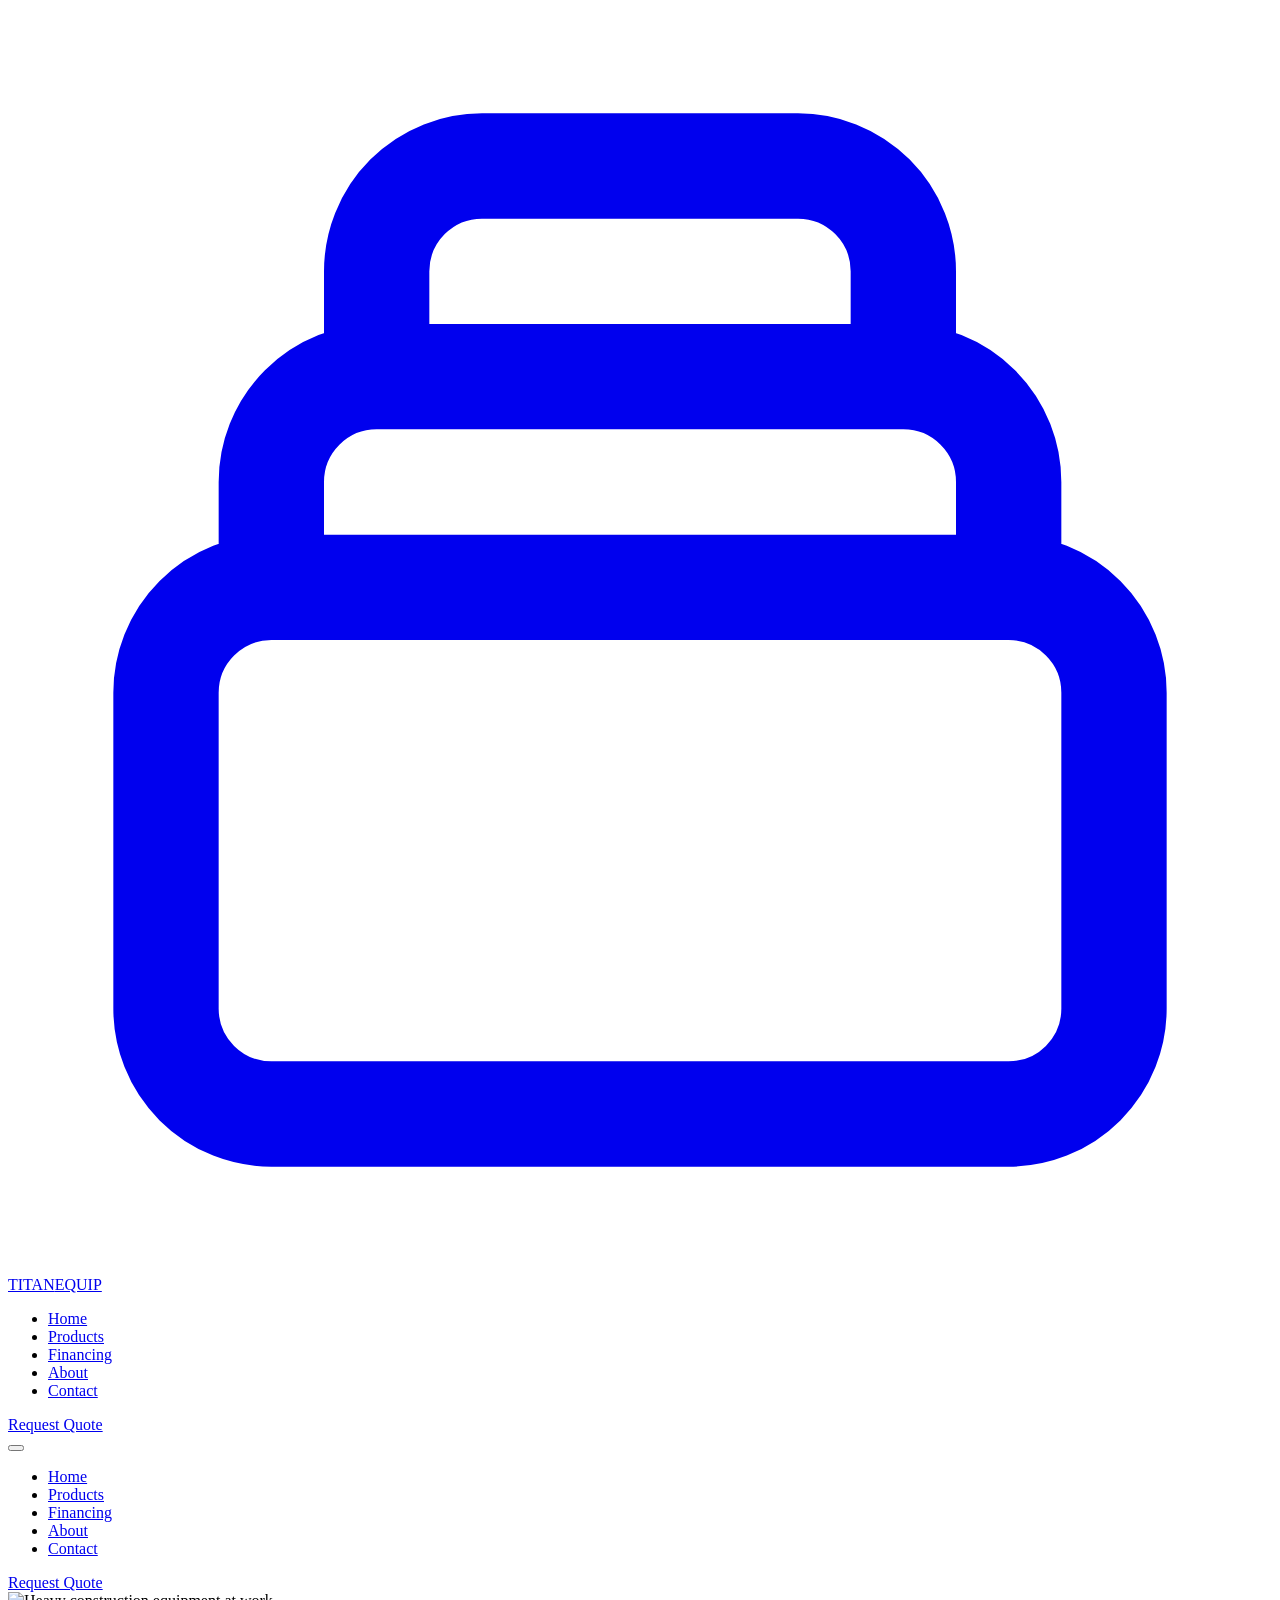
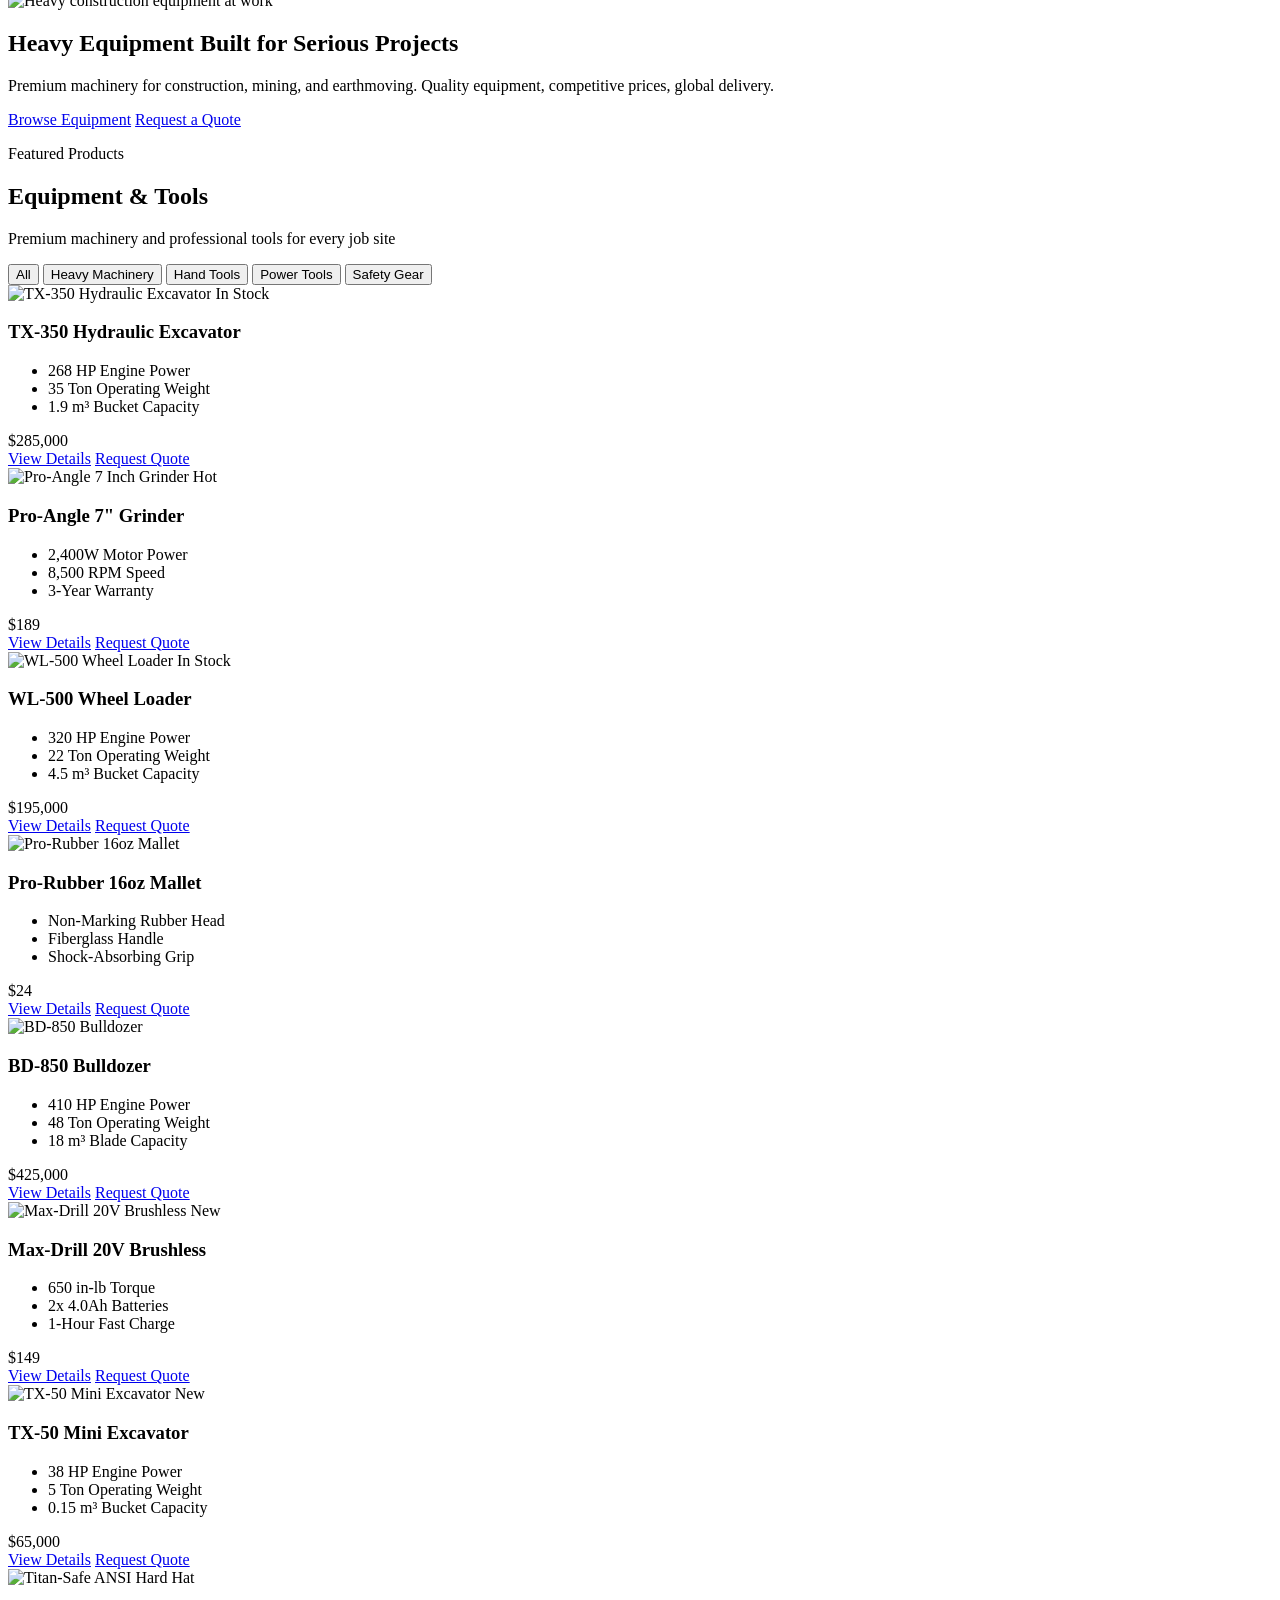
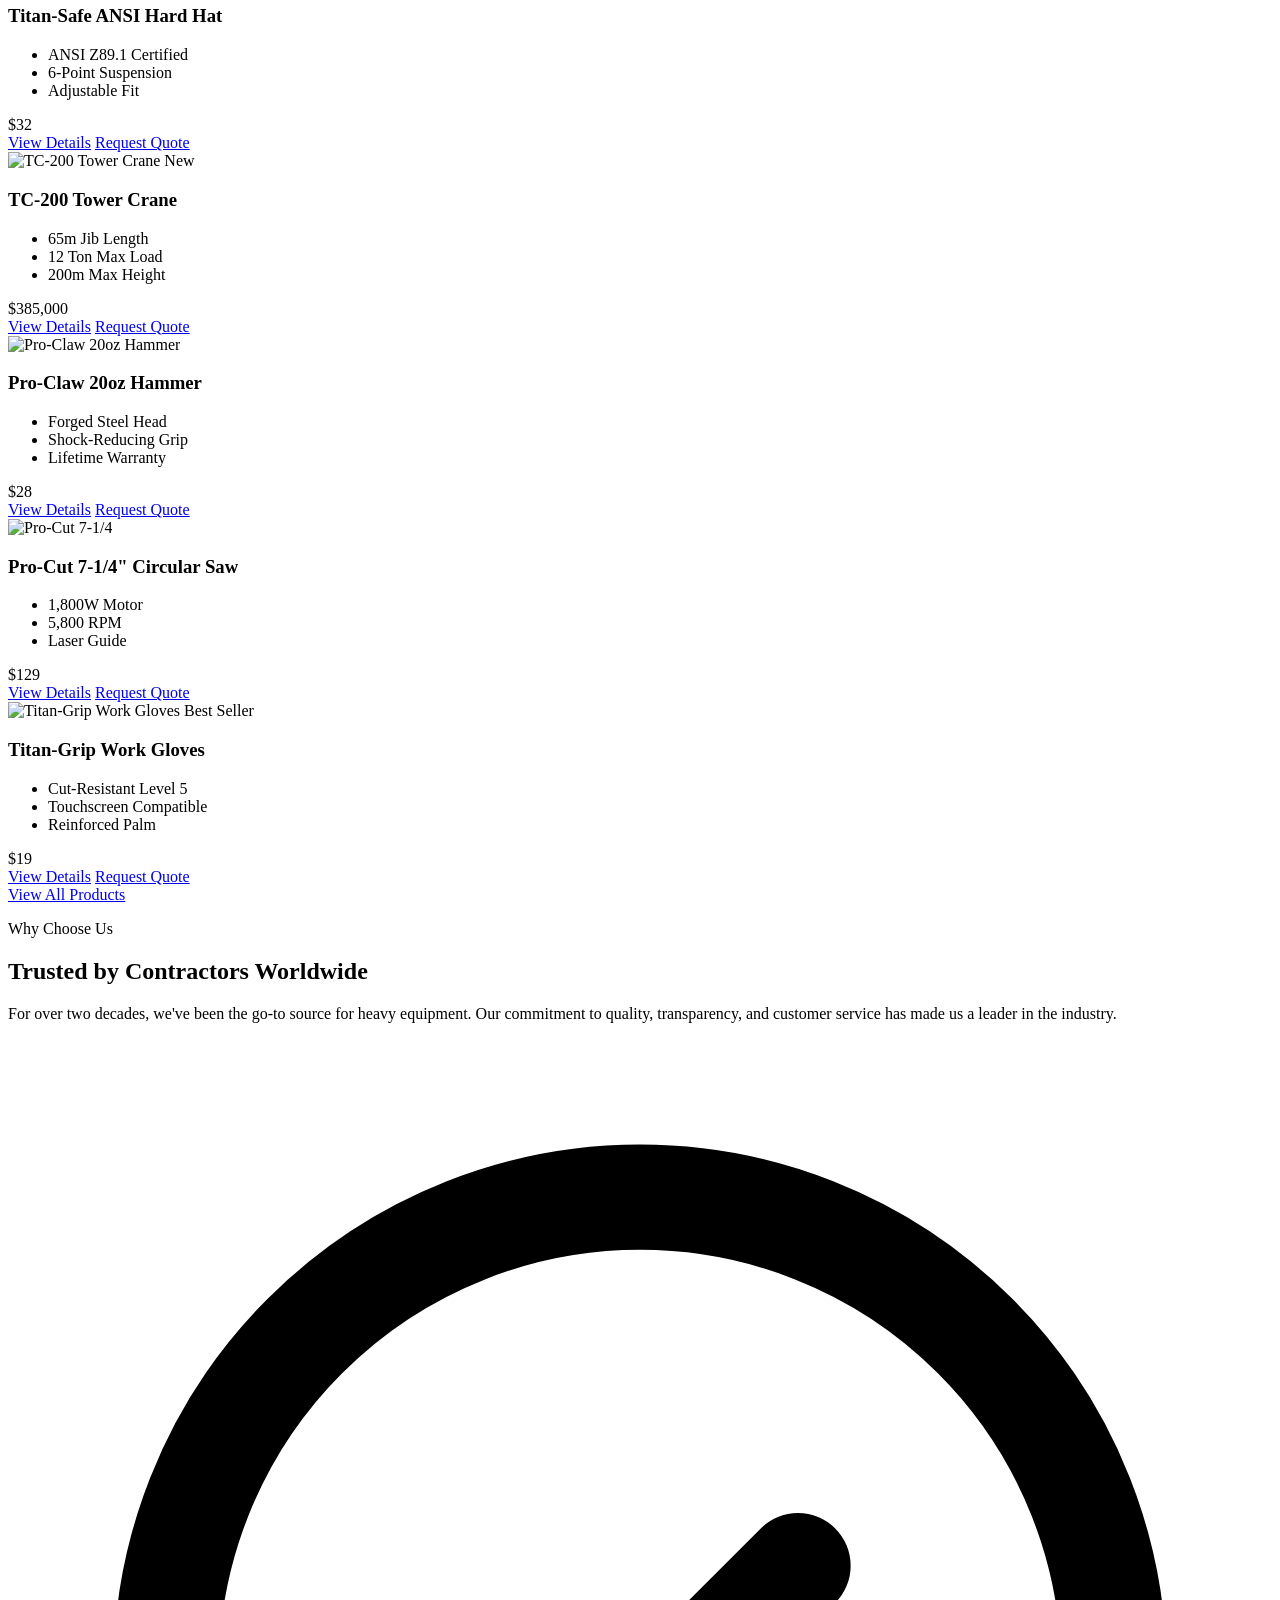
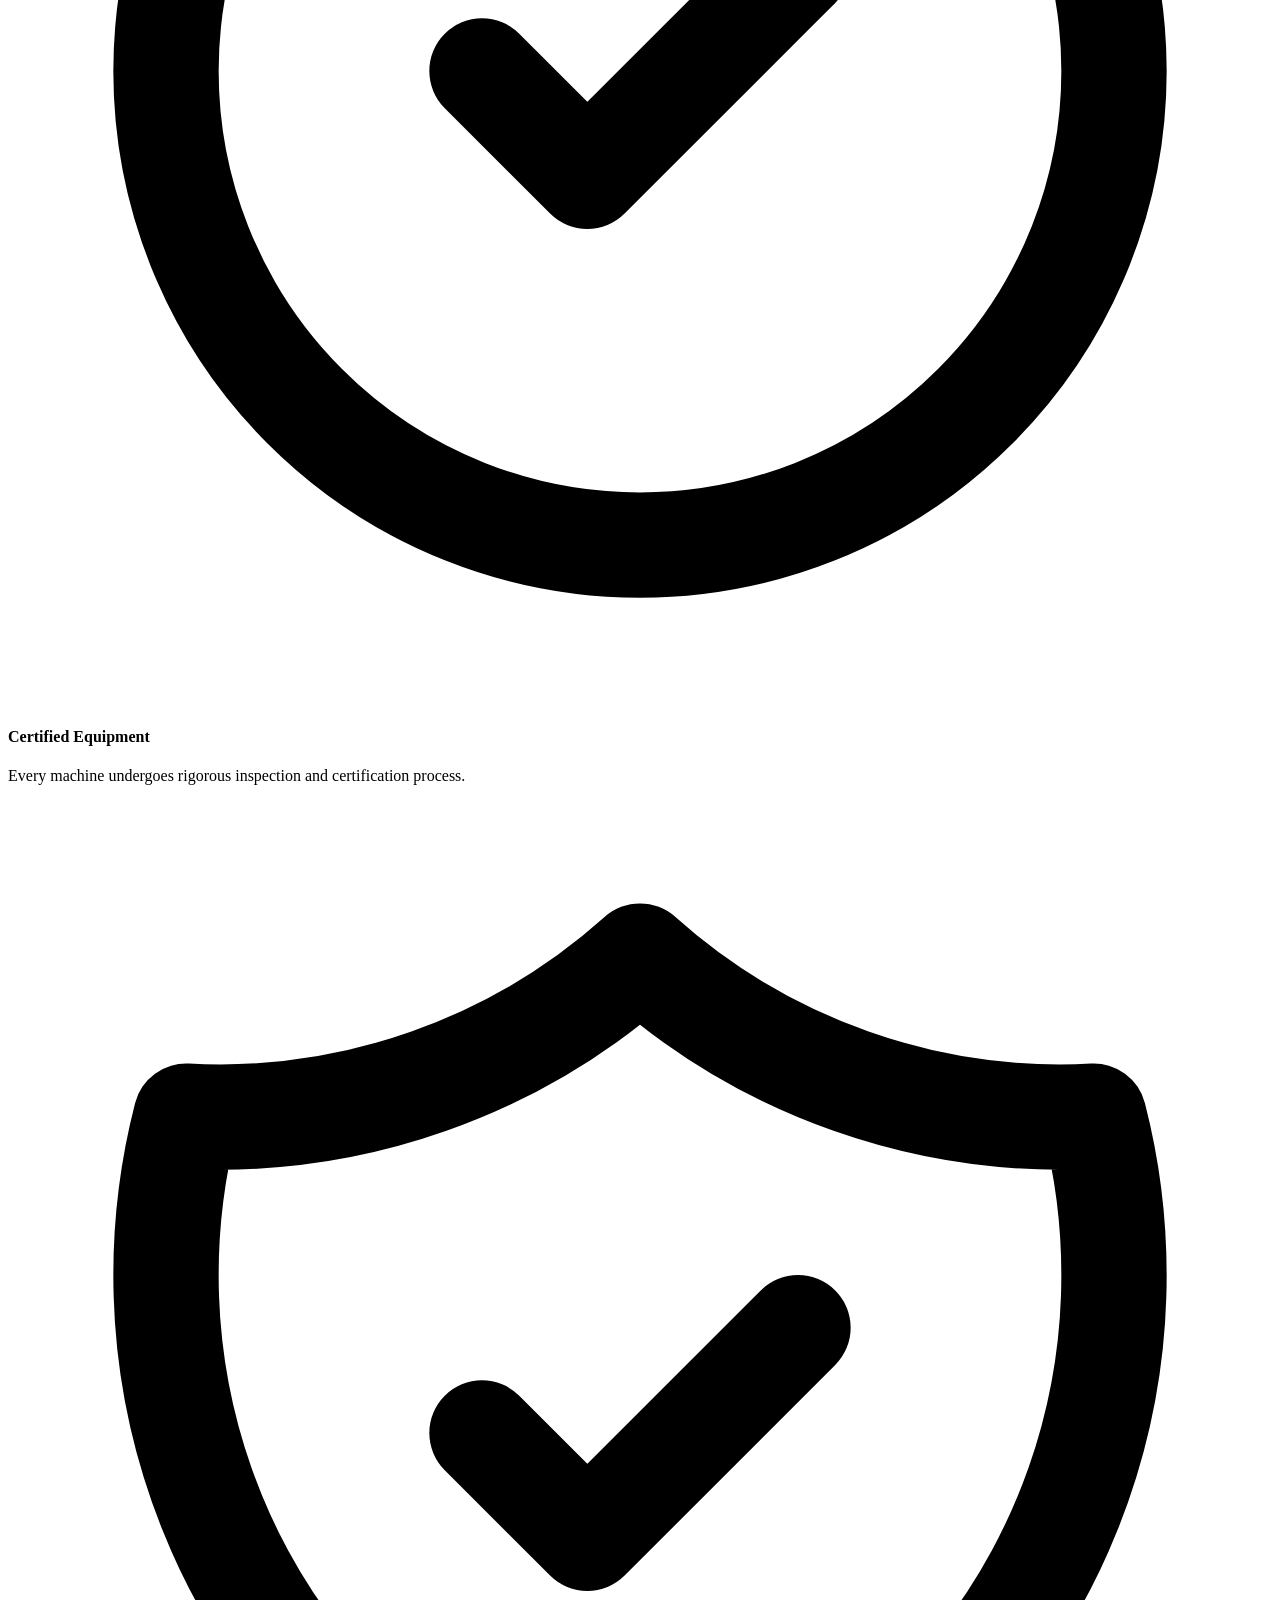
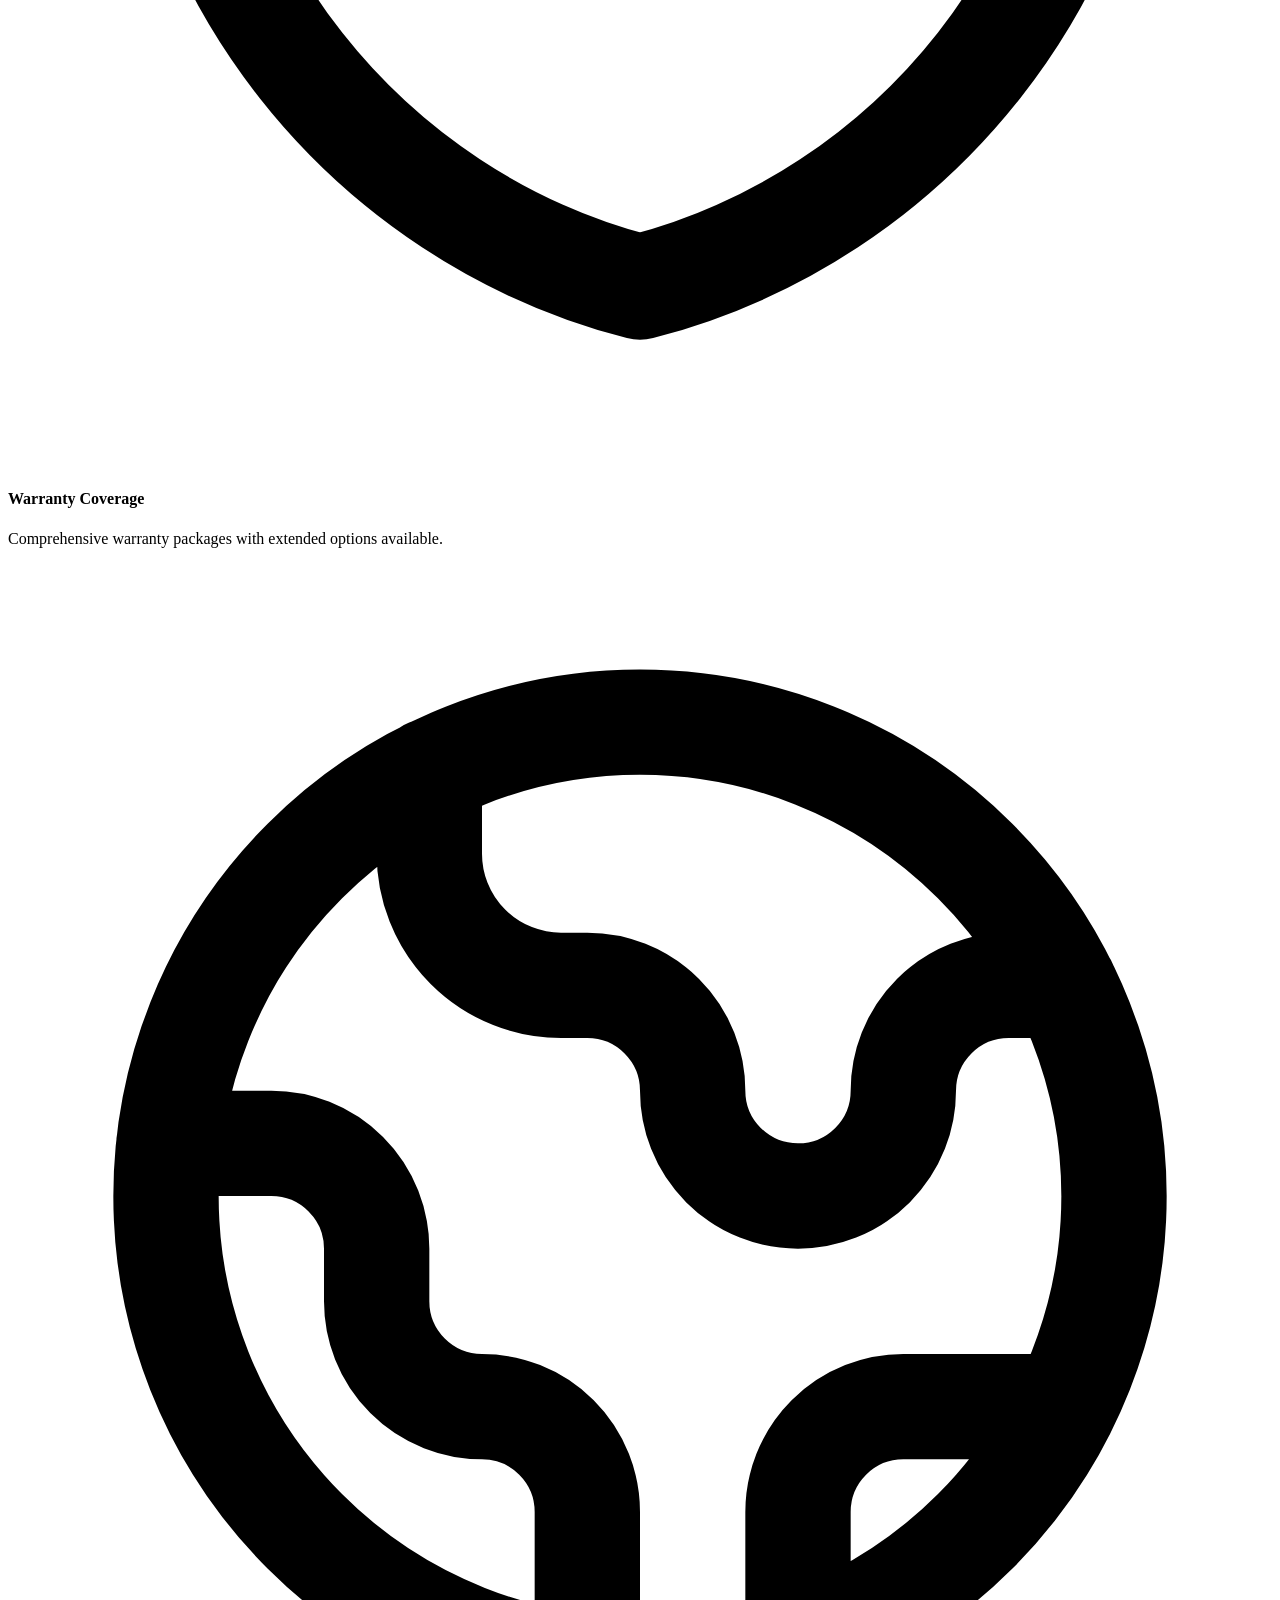
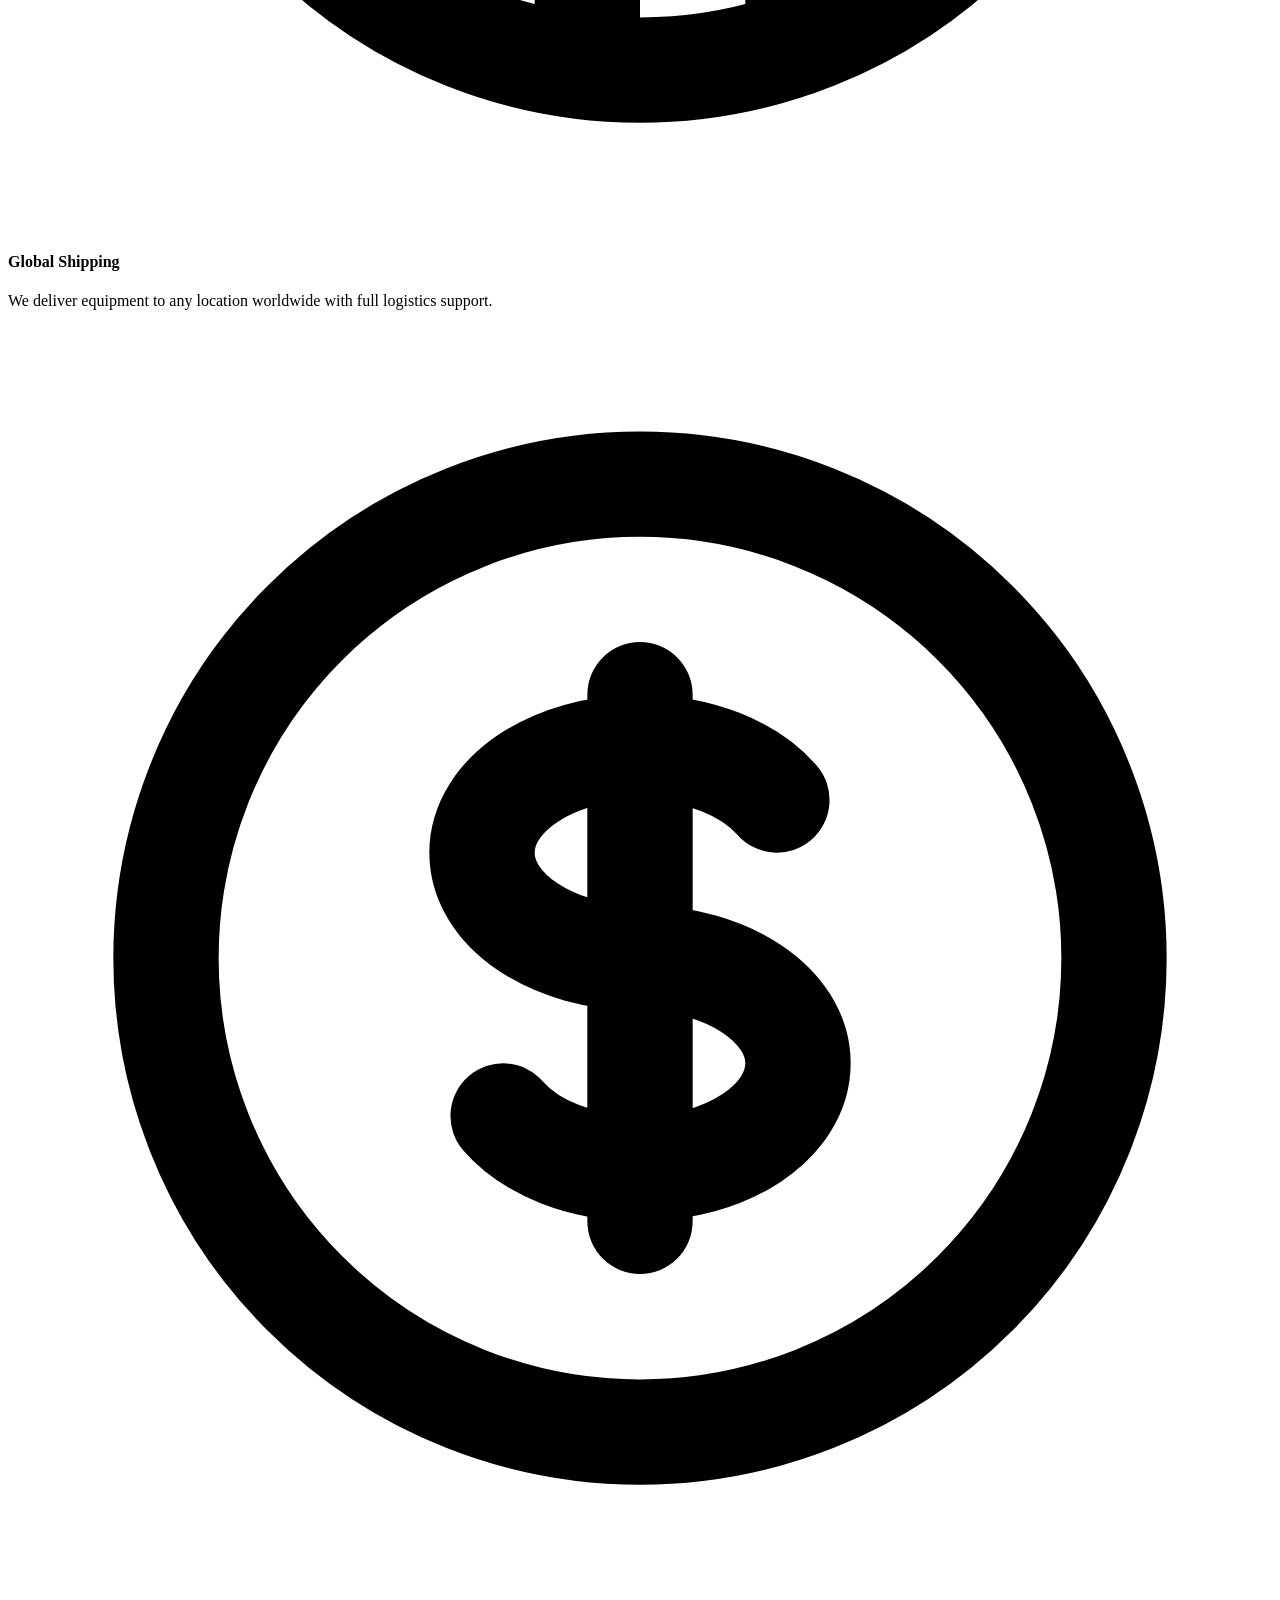
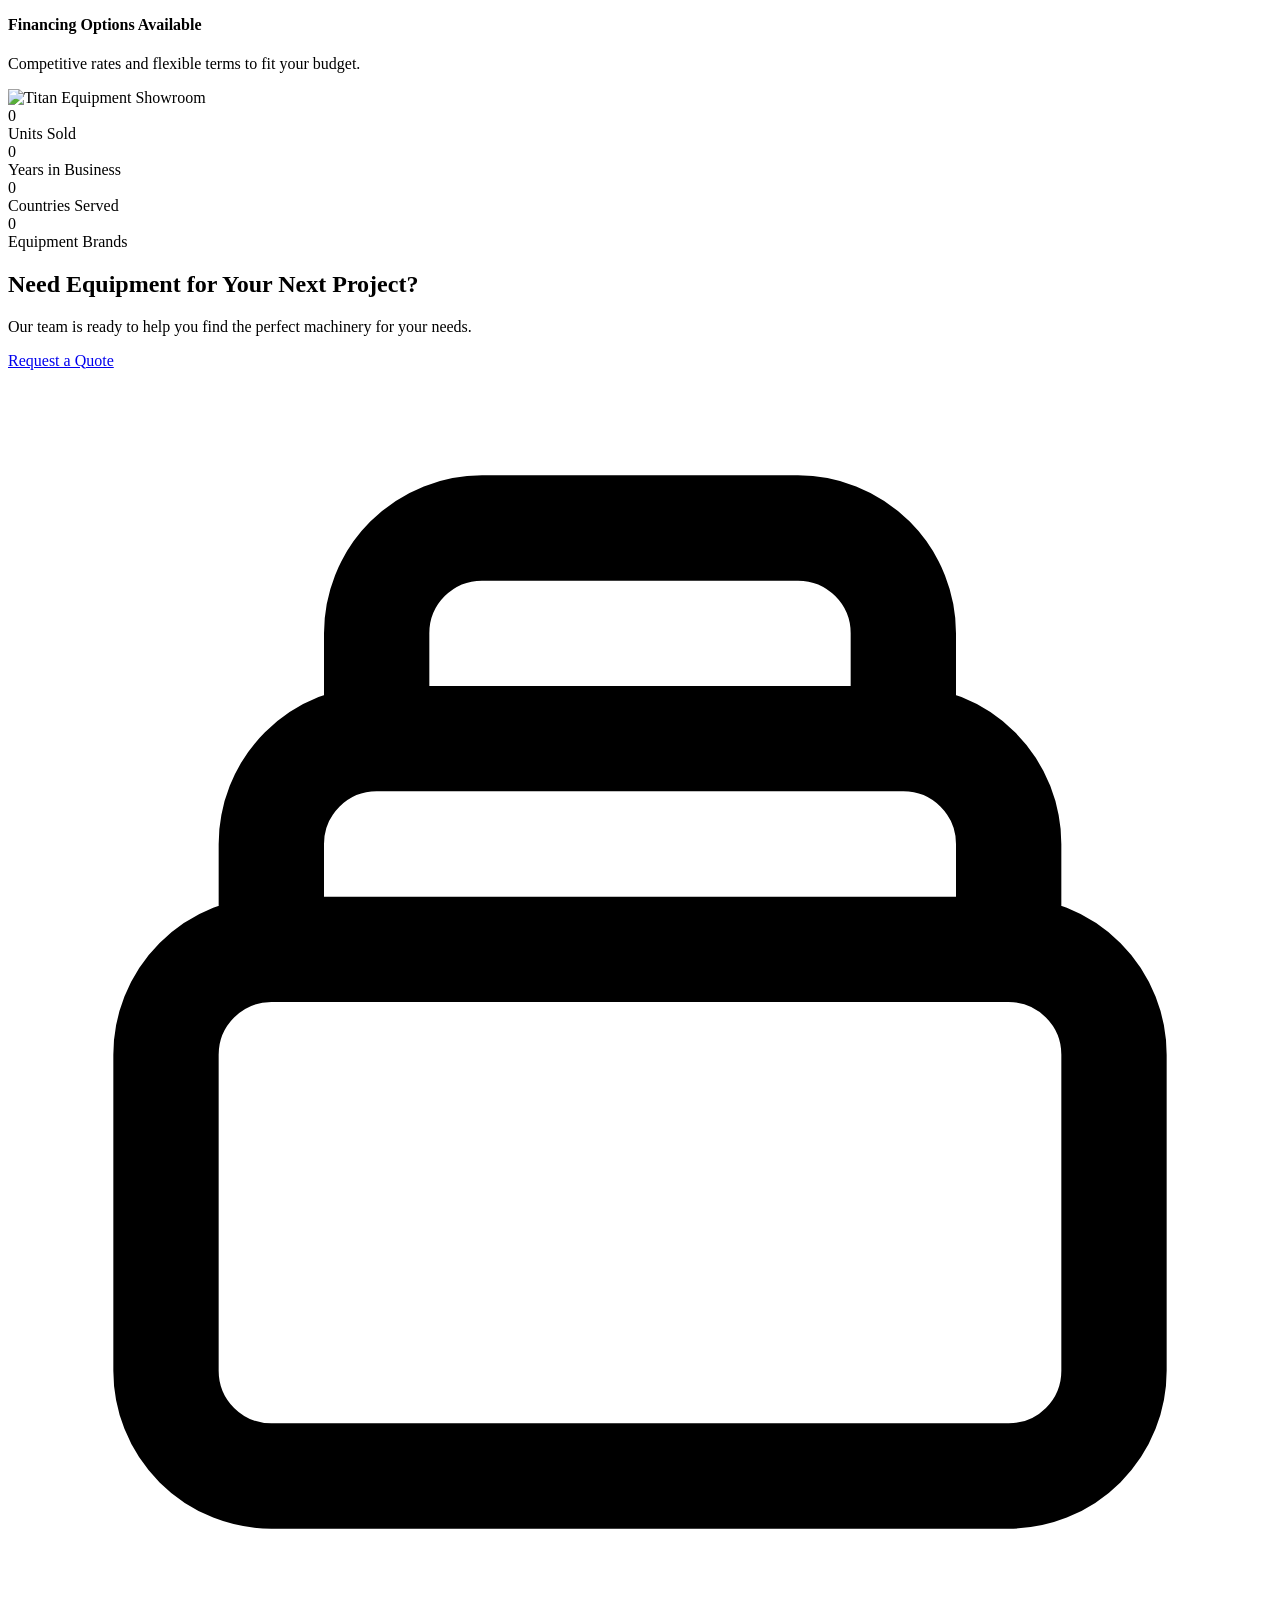
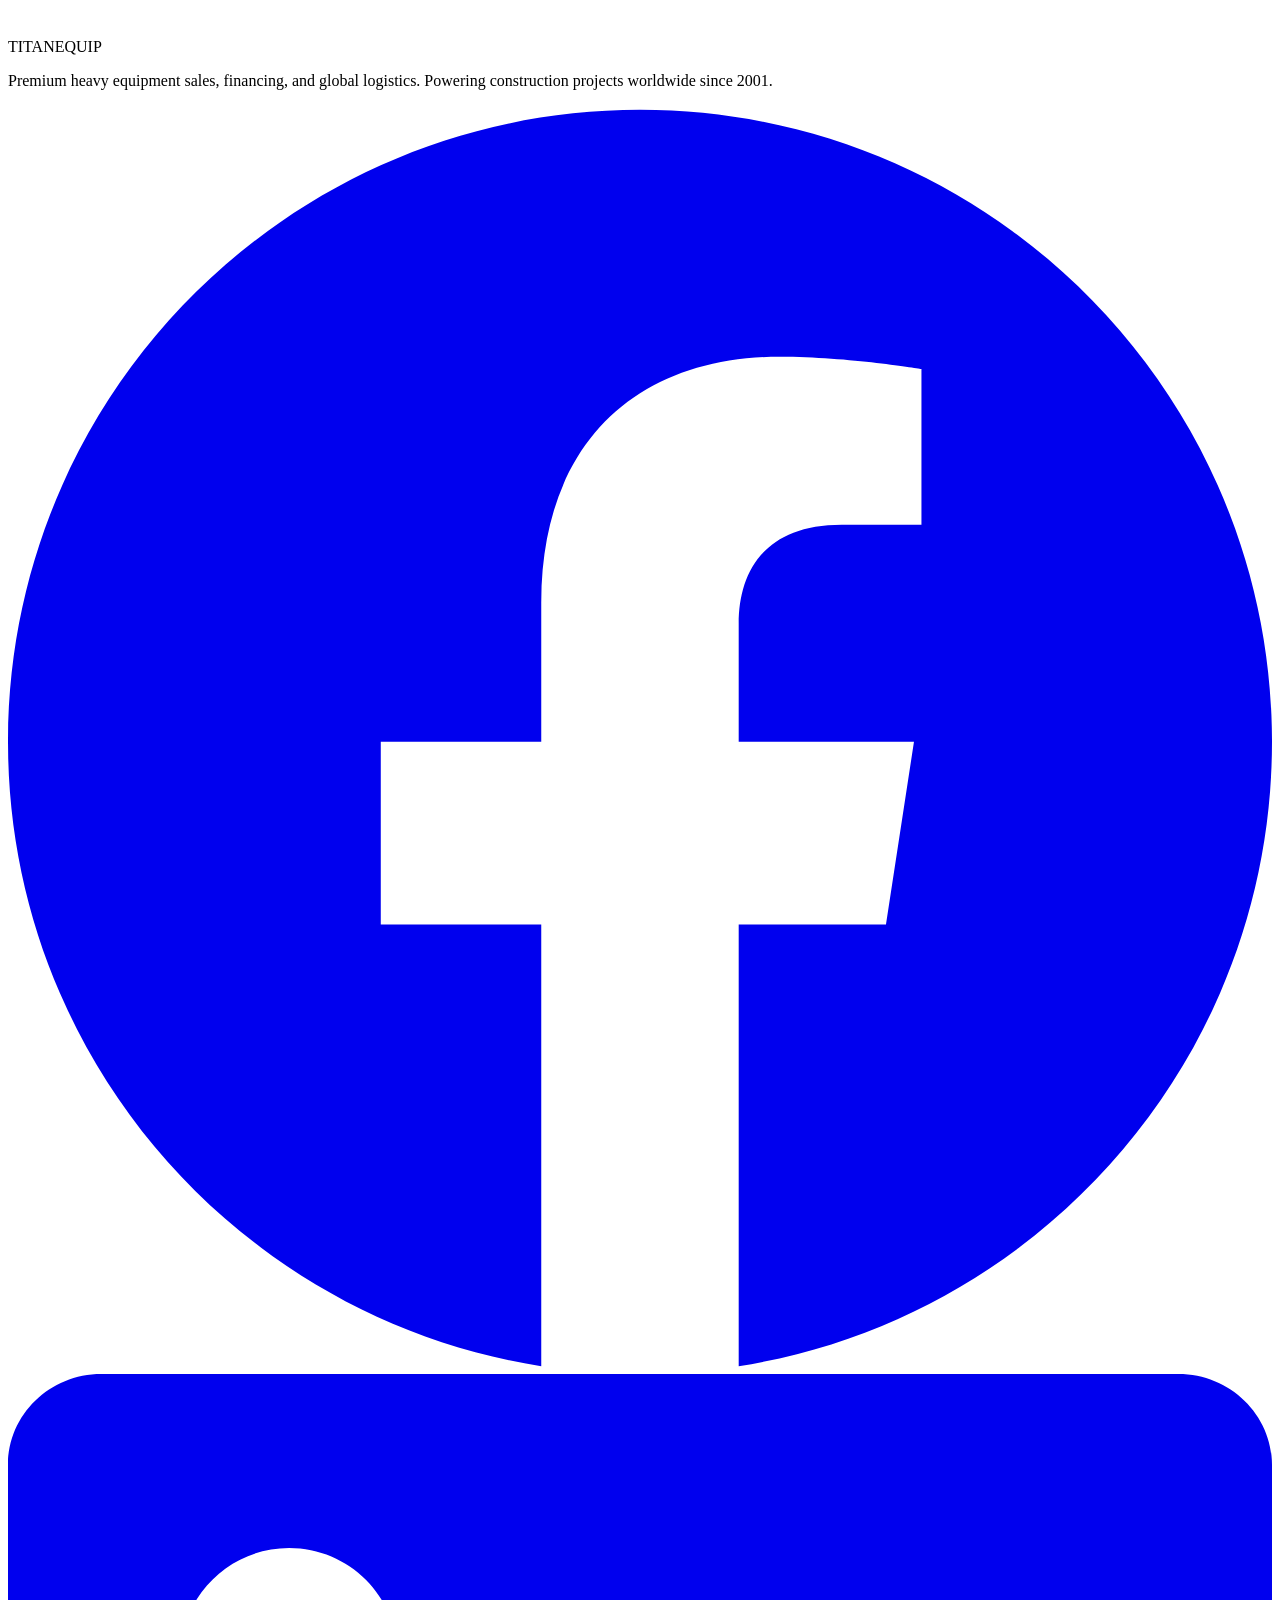
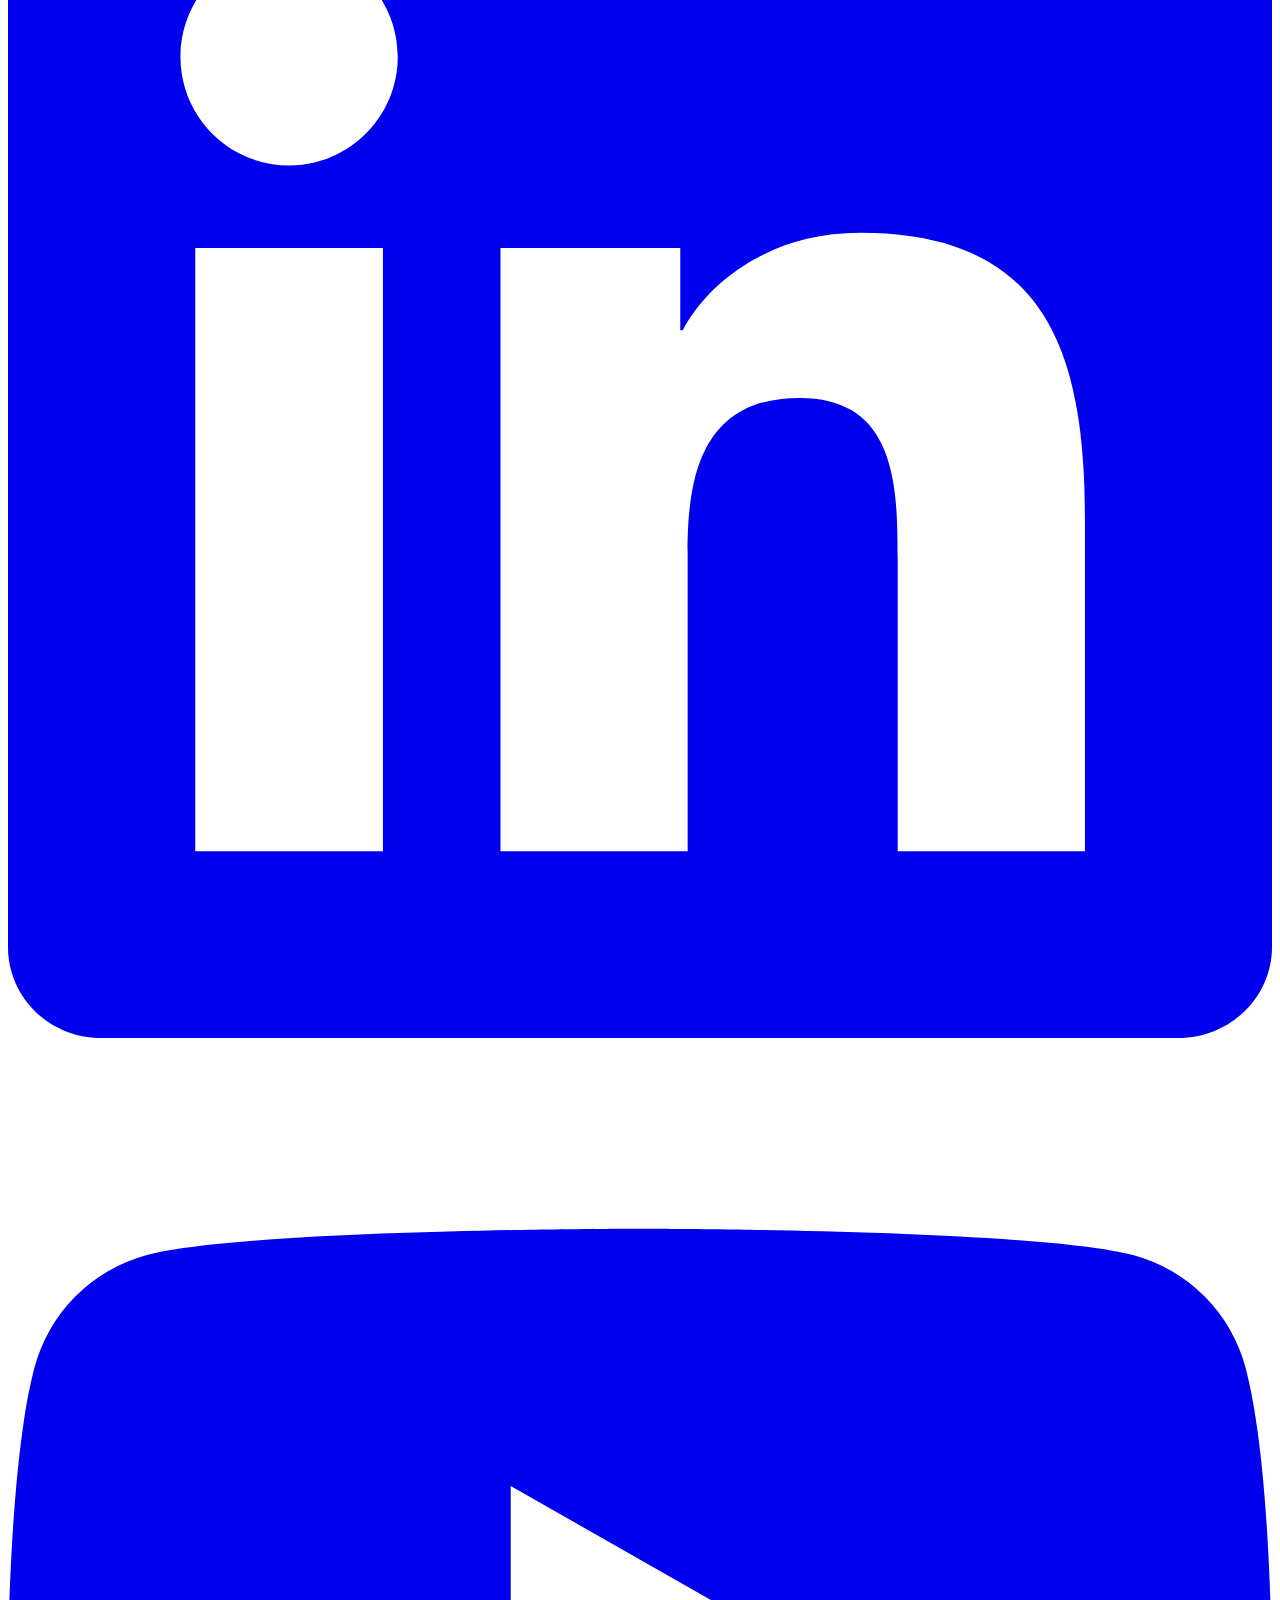
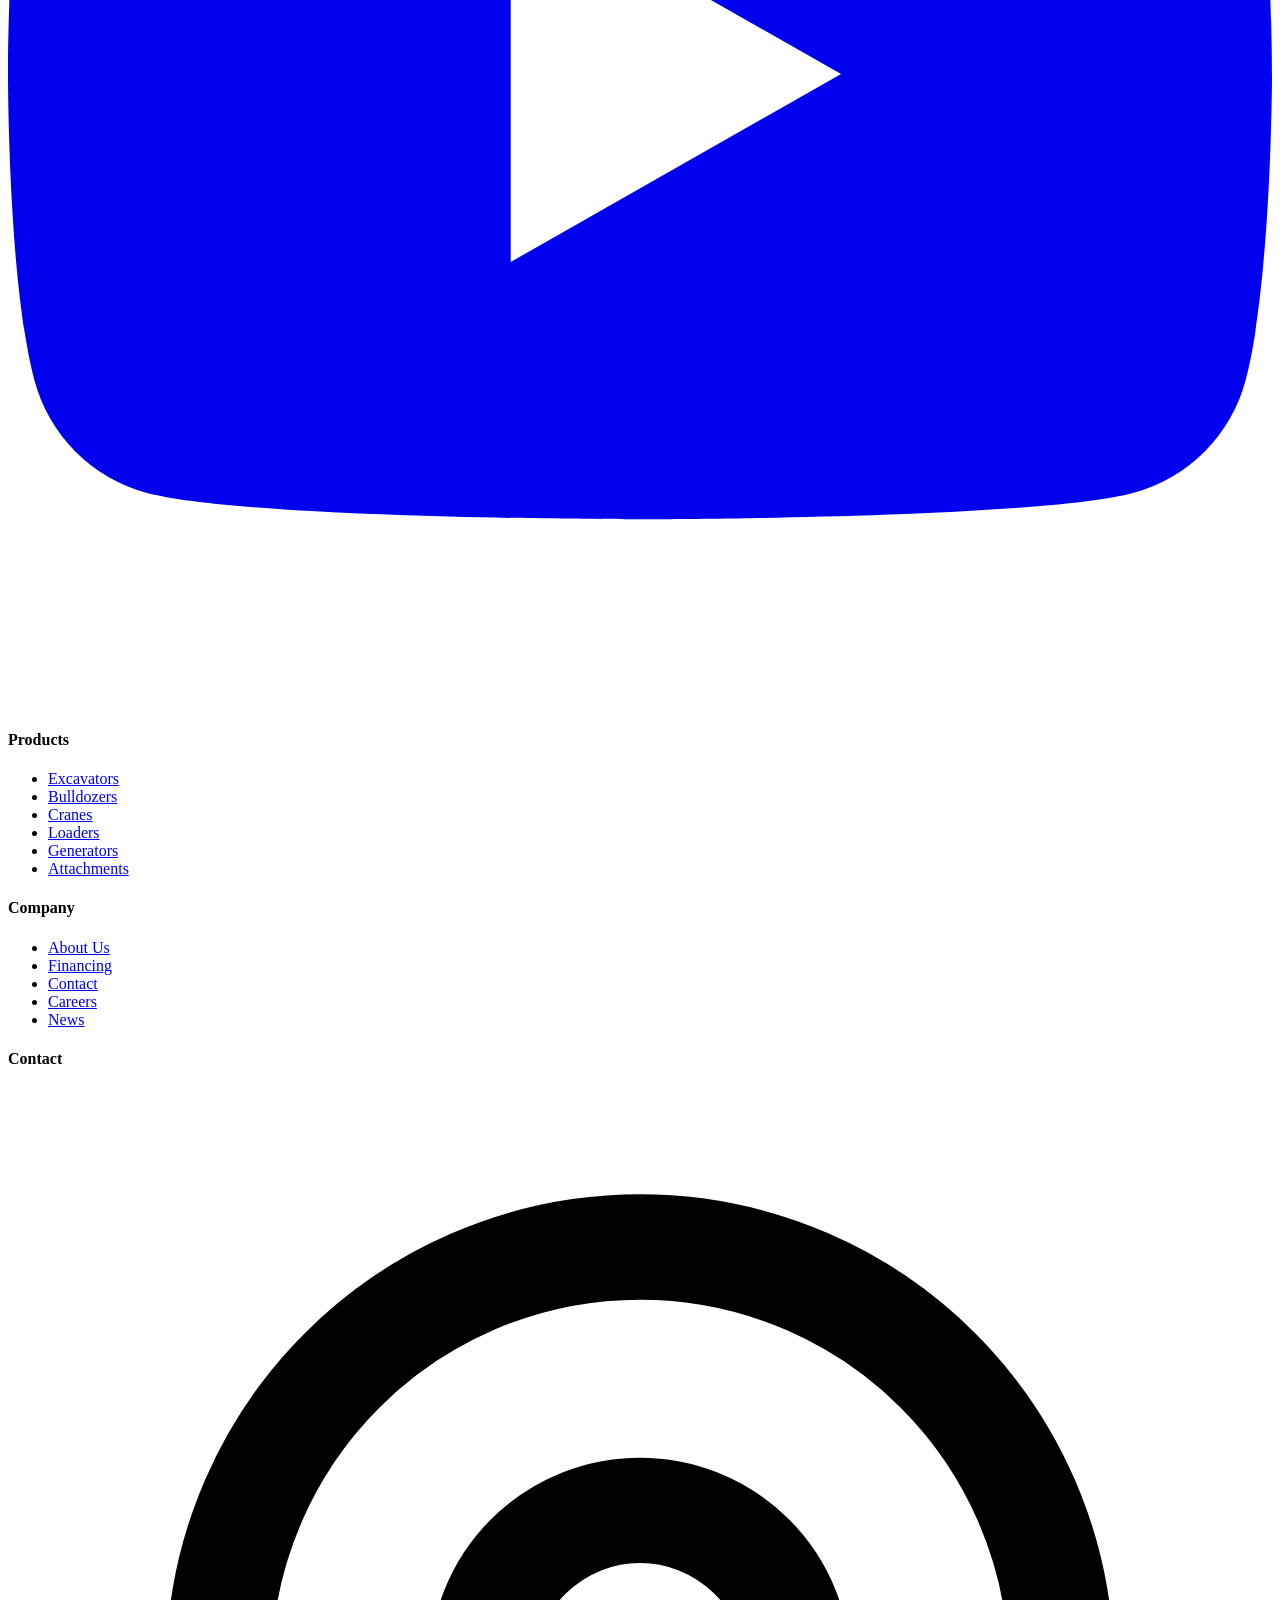
==== index.html @ 7f64b9be "Add files via upload" ====
<!DOCTYPE html>
<html lang="en">
<head>
  <meta charset="UTF-8">
  <meta name="viewport" content="width=device-width, initial-scale=1.0">
  <meta name="description" content="Titan Equipment - Heavy Equipment Built for Serious Projects. Premium construction machinery sales, financing, and global shipping.">
  <title>Titan Equipment | Heavy Equipment Sales</title>
  
  <!-- Google Fonts -->
  <link rel="preconnect" href="https://fonts.googleapis.com">
  <link rel="preconnect" href="https://fonts.gstatic.com" crossorigin>
  <link href="https://fonts.googleapis.com/css2?family=Inter:wght@400;500;600;700&family=Oswald:wght@400;500;600;700&display=swap" rel="stylesheet">
  
  <!-- Styles -->
  <link rel="stylesheet" href="css/style.css">
</head>
<body>
  <!-- Header -->
  <header class="header">
    <div class="container">
      <div class="header-inner">
        <a href="index.html" class="logo">
          <div class="logo-icon">
            <svg xmlns="http://www.w3.org/2000/svg" fill="none" viewBox="0 0 24 24" stroke="currentColor">
              <path stroke-linecap="round" stroke-linejoin="round" stroke-width="2" d="M19 11H5m14 0a2 2 0 012 2v6a2 2 0 01-2 2H5a2 2 0 01-2-2v-6a2 2 0 012-2m14 0V9a2 2 0 00-2-2M5 11V9a2 2 0 012-2m0 0V5a2 2 0 012-2h6a2 2 0 012 2v2M7 7h10" />
            </svg>
          </div>
          <span class="logo-text">TITAN<span>EQUIP</span></span>
        </a>
        
        <nav class="nav-desktop">
          <ul class="nav-list">
            <li><a href="index.html" class="nav-link active">Home</a></li>
            <li><a href="products.html" class="nav-link">Products</a></li>
            <li><a href="financing.html" class="nav-link">Financing</a></li>
            <li><a href="about.html" class="nav-link">About</a></li>
            <li><a href="contact.html" class="nav-link">Contact</a></li>
          </ul>
          <a href="contact.html" class="btn btn-primary nav-cta">Request Quote</a>
        </nav>
        
        <button class="menu-toggle" aria-label="Toggle menu">
          <span></span>
          <span></span>
          <span></span>
        </button>
      </div>
    </div>
  </header>
  
  <!-- Mobile Navigation -->
  <nav class="nav-mobile">
    <ul class="nav-list">
      <li><a href="index.html" class="nav-link active">Home</a></li>
      <li><a href="products.html" class="nav-link">Products</a></li>
      <li><a href="financing.html" class="nav-link">Financing</a></li>
      <li><a href="about.html" class="nav-link">About</a></li>
      <li><a href="contact.html" class="nav-link">Contact</a></li>
    </ul>
    <a href="contact.html" class="btn btn-primary">Request Quote</a>
  </nav>
  <div class="overlay"></div>

  <main>
    <!-- HERO INTRO SECTION - 100vh -->
    <section class="hero-intro">
      <div class="hero-intro-bg">
        <img src="images/hero-bg.jpg" alt="Heavy construction equipment at work">
      </div>
      <div class="hero-intro-overlay"></div>
      <div class="hero-intro-content">
        <h1 class="hero-intro-headline">Heavy Equipment Built for <span>Serious Projects</span></h1>
        <p class="hero-intro-subheading">Premium machinery for construction, mining, and earthmoving. Quality equipment, competitive prices, global delivery.</p>
        <div class="hero-intro-buttons">
          <a href="products.html" class="btn btn-primary btn-large">Browse Equipment</a>
          <a href="contact.html" class="btn btn-secondary btn-large">Request a Quote</a>
        </div>
      </div>
    </section>

    <!-- FEATURED PRODUCTS SECTION -->
    <section class="featured-products">
      <div class="container">
        <div class="section-header">
          <p class="section-label">Featured Products</p>
          <h2 class="section-title">Equipment & Tools</h2>
          <p class="section-description">Premium machinery and professional tools for every job site</p>
        </div>

        <!-- Category Filter Bar -->
        <div class="category-filter">
          <div class="filter-tabs">
            <button class="filter-tab active" data-filter="all">All</button>
            <button class="filter-tab" data-filter="machinery">Heavy Machinery</button>
            <button class="filter-tab" data-filter="hand-tools">Hand Tools</button>
            <button class="filter-tab" data-filter="power-tools">Power Tools</button>
            <button class="filter-tab" data-filter="safety">Safety Gear</button>
          </div>
        </div>

        <div class="products-grid">
          <!-- Heavy Machinery: Excavator -->
          <article class="product-card animate-on-scroll" data-category="machinery">
            <div class="product-image">
              <img src="images/product-excavator-1.jpg" alt="TX-350 Hydraulic Excavator">
              <span class="product-badge">In Stock</span>
            </div>
            <div class="product-content">
              <h3 class="product-title">TX-350 Hydraulic Excavator</h3>
              <ul class="product-specs-list">
                <li>268 HP Engine Power</li>
                <li>35 Ton Operating Weight</li>
                <li>1.9 m³ Bucket Capacity</li>
              </ul>
              <div class="product-price">$285,000</div>
              <div class="product-buttons">
                <a href="product-detail.html" class="btn btn-primary">View Details</a>
                <a href="contact.html" class="btn btn-secondary">Request Quote</a>
              </div>
            </div>
          </article>

          <!-- Power Tools: Angle Grinder -->
          <article class="product-card animate-on-scroll" data-category="power-tools">
            <div class="product-image">
              <img src="images/tool-grinder.jpg" alt="Pro-Angle 7 Inch Grinder">
              <span class="product-badge">Hot</span>
            </div>
            <div class="product-content">
              <h3 class="product-title">Pro-Angle 7" Grinder</h3>
              <ul class="product-specs-list">
                <li>2,400W Motor Power</li>
                <li>8,500 RPM Speed</li>
                <li>3-Year Warranty</li>
              </ul>
              <div class="product-price">$189</div>
              <div class="product-buttons">
                <a href="product-detail.html" class="btn btn-primary">View Details</a>
                <a href="contact.html" class="btn btn-secondary">Request Quote</a>
              </div>
            </div>
          </article>

          <!-- Heavy Machinery: Wheel Loader -->
          <article class="product-card animate-on-scroll" data-category="machinery">
            <div class="product-image">
              <img src="images/product-loader-1.jpg" alt="WL-500 Wheel Loader">
              <span class="product-badge">In Stock</span>
            </div>
            <div class="product-content">
              <h3 class="product-title">WL-500 Wheel Loader</h3>
              <ul class="product-specs-list">
                <li>320 HP Engine Power</li>
                <li>22 Ton Operating Weight</li>
                <li>4.5 m³ Bucket Capacity</li>
              </ul>
              <div class="product-price">$195,000</div>
              <div class="product-buttons">
                <a href="product-detail.html" class="btn btn-primary">View Details</a>
                <a href="contact.html" class="btn btn-secondary">Request Quote</a>
              </div>
            </div>
          </article>

          <!-- Hand Tools: Rubber Mallet -->
          <article class="product-card animate-on-scroll" data-category="hand-tools">
            <div class="product-image">
              <img src="images/tool-mallet.jpg" alt="Pro-Rubber 16oz Mallet">
            </div>
            <div class="product-content">
              <h3 class="product-title">Pro-Rubber 16oz Mallet</h3>
              <ul class="product-specs-list">
                <li>Non-Marking Rubber Head</li>
                <li>Fiberglass Handle</li>
                <li>Shock-Absorbing Grip</li>
              </ul>
              <div class="product-price">$24</div>
              <div class="product-buttons">
                <a href="product-detail.html" class="btn btn-primary">View Details</a>
                <a href="contact.html" class="btn btn-secondary">Request Quote</a>
              </div>
            </div>
          </article>

          <!-- Heavy Machinery: Bulldozer -->
          <article class="product-card animate-on-scroll" data-category="machinery">
            <div class="product-image">
              <img src="images/product-dozer-1.jpg" alt="BD-850 Bulldozer">
            </div>
            <div class="product-content">
              <h3 class="product-title">BD-850 Bulldozer</h3>
              <ul class="product-specs-list">
                <li>410 HP Engine Power</li>
                <li>48 Ton Operating Weight</li>
                <li>18 m³ Blade Capacity</li>
              </ul>
              <div class="product-price">$425,000</div>
              <div class="product-buttons">
                <a href="product-detail.html" class="btn btn-primary">View Details</a>
                <a href="contact.html" class="btn btn-secondary">Request Quote</a>
              </div>
            </div>
          </article>

          <!-- Power Tools: Cordless Drill -->
          <article class="product-card animate-on-scroll" data-category="power-tools">
            <div class="product-image">
              <img src="images/tool-drill.jpg" alt="Max-Drill 20V Brushless">
              <span class="product-badge">New</span>
            </div>
            <div class="product-content">
              <h3 class="product-title">Max-Drill 20V Brushless</h3>
              <ul class="product-specs-list">
                <li>650 in-lb Torque</li>
                <li>2x 4.0Ah Batteries</li>
                <li>1-Hour Fast Charge</li>
              </ul>
              <div class="product-price">$149</div>
              <div class="product-buttons">
                <a href="product-detail.html" class="btn btn-primary">View Details</a>
                <a href="contact.html" class="btn btn-secondary">Request Quote</a>
              </div>
            </div>
          </article>

          <!-- Heavy Machinery: Mini Excavator -->
          <article class="product-card animate-on-scroll" data-category="machinery">
            <div class="product-image">
              <img src="images/product-excavator-2.jpg" alt="TX-50 Mini Excavator">
              <span class="product-badge">New</span>
            </div>
            <div class="product-content">
              <h3 class="product-title">TX-50 Mini Excavator</h3>
              <ul class="product-specs-list">
                <li>38 HP Engine Power</li>
                <li>5 Ton Operating Weight</li>
                <li>0.15 m³ Bucket Capacity</li>
              </ul>
              <div class="product-price">$65,000</div>
              <div class="product-buttons">
                <a href="product-detail.html" class="btn btn-primary">View Details</a>
                <a href="contact.html" class="btn btn-secondary">Request Quote</a>
              </div>
            </div>
          </article>

          <!-- Safety: Hard Hat -->
          <article class="product-card animate-on-scroll" data-category="safety">
            <div class="product-image">
              <img src="images/tool-helmet.jpg" alt="Titan-Safe ANSI Hard Hat">
            </div>
            <div class="product-content">
              <h3 class="product-title">Titan-Safe ANSI Hard Hat</h3>
              <ul class="product-specs-list">
                <li>ANSI Z89.1 Certified</li>
                <li>6-Point Suspension</li>
                <li>Adjustable Fit</li>
              </ul>
              <div class="product-price">$32</div>
              <div class="product-buttons">
                <a href="product-detail.html" class="btn btn-primary">View Details</a>
                <a href="contact.html" class="btn btn-secondary">Request Quote</a>
              </div>
            </div>
          </article>

          <!-- Heavy Machinery: Tower Crane -->
          <article class="product-card animate-on-scroll" data-category="machinery">
            <div class="product-image">
              <img src="images/category-crane.jpg" alt="TC-200 Tower Crane">
              <span class="product-badge">New</span>
            </div>
            <div class="product-content">
              <h3 class="product-title">TC-200 Tower Crane</h3>
              <ul class="product-specs-list">
                <li>65m Jib Length</li>
                <li>12 Ton Max Load</li>
                <li>200m Max Height</li>
              </ul>
              <div class="product-price">$385,000</div>
              <div class="product-buttons">
                <a href="product-detail.html" class="btn btn-primary">View Details</a>
                <a href="contact.html" class="btn btn-secondary">Request Quote</a>
              </div>
            </div>
          </article>

          <!-- Hand Tools: Claw Hammer -->
          <article class="product-card animate-on-scroll" data-category="hand-tools">
            <div class="product-image">
              <img src="images/tool-hammer.jpg" alt="Pro-Claw 20oz Hammer">
            </div>
            <div class="product-content">
              <h3 class="product-title">Pro-Claw 20oz Hammer</h3>
              <ul class="product-specs-list">
                <li>Forged Steel Head</li>
                <li>Shock-Reducing Grip</li>
                <li>Lifetime Warranty</li>
              </ul>
              <div class="product-price">$28</div>
              <div class="product-buttons">
                <a href="product-detail.html" class="btn btn-primary">View Details</a>
                <a href="contact.html" class="btn btn-secondary">Request Quote</a>
              </div>
            </div>
          </article>

          <!-- Power Tools: Circular Saw -->
          <article class="product-card animate-on-scroll" data-category="power-tools">
            <div class="product-image">
              <img src="images/tool-saw.jpg" alt="Pro-Cut 7-1/4" Circular Saw">
            </div>
            <div class="product-content">
              <h3 class="product-title">Pro-Cut 7-1/4" Circular Saw</h3>
              <ul class="product-specs-list">
                <li>1,800W Motor</li>
                <li>5,800 RPM</li>
                <li>Laser Guide</li>
              </ul>
              <div class="product-price">$129</div>
              <div class="product-buttons">
                <a href="product-detail.html" class="btn btn-primary">View Details</a>
                <a href="contact.html" class="btn btn-secondary">Request Quote</a>
              </div>
            </div>
          </article>

          <!-- Safety: Work Gloves -->
          <article class="product-card animate-on-scroll" data-category="safety">
            <div class="product-image">
              <img src="images/tool-gloves.jpg" alt="Titan-Grip Work Gloves">
              <span class="product-badge">Best Seller</span>
            </div>
            <div class="product-content">
              <h3 class="product-title">Titan-Grip Work Gloves</h3>
              <ul class="product-specs-list">
                <li>Cut-Resistant Level 5</li>
                <li>Touchscreen Compatible</li>
                <li>Reinforced Palm</li>
              </ul>
              <div class="product-price">$19</div>
              <div class="product-buttons">
                <a href="product-detail.html" class="btn btn-primary">View Details</a>
                <a href="contact.html" class="btn btn-secondary">Request Quote</a>
              </div>
            </div>
          </article>
        </div>

        <div class="text-center mt-4">
          <a href="products.html" class="btn btn-primary btn-large">View All Products</a>
        </div>
      </div>
    </section>

    <!-- WHY CHOOSE US - TRUST SECTION -->
    <section class="trust-section">
      <div class="container">
        <div class="trust-grid">
          <div class="trust-content">
            <p class="section-label">Why Choose Us</p>
            <h2 class="trust-title">Trusted by Contractors Worldwide</h2>
            <p class="trust-text">For over two decades, we've been the go-to source for heavy equipment. Our commitment to quality, transparency, and customer service has made us a leader in the industry.</p>
            
            <div class="trust-features">
              <div class="trust-feature">
                <div class="trust-feature-icon">
                  <svg xmlns="http://www.w3.org/2000/svg" fill="none" viewBox="0 0 24 24" stroke="currentColor">
                    <path stroke-linecap="round" stroke-linejoin="round" stroke-width="2" d="M9 12l2 2 4-4m6 2a9 9 0 11-18 0 9 9 0 0118 0z" />
                  </svg>
                </div>
                <div class="trust-feature-content">
                  <h4>Certified Equipment</h4>
                  <p>Every machine undergoes rigorous inspection and certification process.</p>
                </div>
              </div>
              
              <div class="trust-feature">
                <div class="trust-feature-icon">
                  <svg xmlns="http://www.w3.org/2000/svg" fill="none" viewBox="0 0 24 24" stroke="currentColor">
                    <path stroke-linecap="round" stroke-linejoin="round" stroke-width="2" d="M9 12l2 2 4-4m5.618-4.016A11.955 11.955 0 0112 2.944a11.955 11.955 0 01-8.618 3.04A12.02 12.02 0 003 9c0 5.591 3.824 10.29 9 11.622 5.176-1.332 9-6.03 9-11.622 0-1.042-.133-2.052-.382-3.016z" />
                  </svg>
                </div>
                <div class="trust-feature-content">
                  <h4>Warranty Coverage</h4>
                  <p>Comprehensive warranty packages with extended options available.</p>
                </div>
              </div>
              
              <div class="trust-feature">
                <div class="trust-feature-icon">
                  <svg xmlns="http://www.w3.org/2000/svg" fill="none" viewBox="0 0 24 24" stroke="currentColor">
                    <path stroke-linecap="round" stroke-linejoin="round" stroke-width="2" d="M3.055 11H5a2 2 0 012 2v1a2 2 0 002 2 2 2 0 012 2v2.945M8 3.935V5.5A2.5 2.5 0 0010.5 8h.5a2 2 0 012 2 2 2 0 104 0 2 2 0 012-2h1.064M15 20.488V18a2 2 0 012-2h3.064M21 12a9 9 0 11-18 0 9 9 0 0118 0z" />
                  </svg>
                </div>
                <div class="trust-feature-content">
                  <h4>Global Shipping</h4>
                  <p>We deliver equipment to any location worldwide with full logistics support.</p>
                </div>
              </div>
              
              <div class="trust-feature">
                <div class="trust-feature-icon">
                  <svg xmlns="http://www.w3.org/2000/svg" fill="none" viewBox="0 0 24 24" stroke="currentColor">
                    <path stroke-linecap="round" stroke-linejoin="round" stroke-width="2" d="M12 8c-1.657 0-3 .895-3 2s1.343 2 3 2 3 .895 3 2-1.343 2-3 2m0-8c1.11 0 2.08.402 2.599 1M12 8V7m0 1v8m0 0v1m0-1c-1.11 0-2.08-.402-2.599-1M21 12a9 9 0 11-18 0 9 9 0 0118 0z" />
                  </svg>
                </div>
                <div class="trust-feature-content">
                  <h4>Financing Options Available</h4>
                  <p>Competitive rates and flexible terms to fit your budget.</p>
                </div>
              </div>
            </div>
          </div>
          
          <div class="trust-image animate-on-scroll">
            <img src="images/about-showroom.jpg" alt="Titan Equipment Showroom">
          </div>
        </div>
      </div>
    </section>

    <!-- STATS SECTION - ANIMATED COUNTERS -->
    <section class="stats-section">
      <div class="container">
        <div class="stats-grid">
          <div class="stat-item">
            <div class="stat-number" data-count="2847">0</div>
            <div class="stat-label">Units Sold</div>
          </div>
          <div class="stat-item">
            <div class="stat-number" data-count="23">0</div>
            <div class="stat-label">Years in Business</div>
          </div>
          <div class="stat-item">
            <div class="stat-number" data-count="52">0</div>
            <div class="stat-label">Countries Served</div>
          </div>
          <div class="stat-item">
            <div class="stat-number" data-count="15">0</div>
            <div class="stat-label">Equipment Brands</div>
          </div>
        </div>
      </div>
    </section>

    <!-- CTA SECTION -->
    <section class="cta-section">
      <div class="container">
        <div class="cta-content">
          <h2 class="cta-title">Need Equipment for Your Next Project?</h2>
          <p class="cta-description">Our team is ready to help you find the perfect machinery for your needs.</p>
          <a href="contact.html" class="btn btn-large cta-button">Request a Quote</a>
        </div>
      </div>
    </section>
  </main>

  <!-- Footer -->
  <footer class="footer">
    <div class="container">
      <div class="footer-grid">
        <div class="footer-brand">
          <div class="footer-logo">
            <div class="logo-icon">
              <svg xmlns="http://www.w3.org/2000/svg" fill="none" viewBox="0 0 24 24" stroke="currentColor">
                <path stroke-linecap="round" stroke-linejoin="round" stroke-width="2" d="M19 11H5m14 0a2 2 0 012 2v6a2 2 0 01-2 2H5a2 2 0 01-2-2v-6a2 2 0 012-2m14 0V9a2 2 0 00-2-2M5 11V9a2 2 0 012-2m0 0V5a2 2 0 012-2h6a2 2 0 012 2v2M7 7h10" />
              </svg>
            </div>
            <span class="footer-logo-text">TITAN<span>EQUIP</span></span>
          </div>
          <p class="footer-description">Premium heavy equipment sales, financing, and global logistics. Powering construction projects worldwide since 2001.</p>
          <div class="footer-social">
            <a href="#" aria-label="Facebook">
              <svg xmlns="http://www.w3.org/2000/svg" fill="currentColor" viewBox="0 0 24 24">
                <path d="M24 12.073c0-6.627-5.373-12-12-12s-12 5.373-12 12c0 5.99 4.388 10.954 10.125 11.854v-8.385H7.078v-3.47h3.047V9.43c0-3.007 1.792-4.669 4.533-4.669 1.312 0 2.686.235 2.686.235v2.953H15.83c-1.491 0-1.956.925-1.956 1.874v2.25h3.328l-.532 3.47h-2.796v8.385C19.612 23.027 24 18.062 24 12.073z"/>
              </svg>
            </a>
            <a href="#" aria-label="LinkedIn">
              <svg xmlns="http://www.w3.org/2000/svg" fill="currentColor" viewBox="0 0 24 24">
                <path d="M20.447 20.452h-3.554v-5.569c0-1.328-.027-3.037-1.852-3.037-1.853 0-2.136 1.445-2.136 2.939v5.667H9.351V9h3.414v1.561h.046c.477-.9 1.637-1.85 3.37-1.85 3.601 0 4.267 2.37 4.267 5.455v6.286zM5.337 7.433c-1.144 0-2.063-.926-2.063-2.065 0-1.138.92-2.063 2.063-2.063 1.14 0 2.064.925 2.064 2.063 0 1.139-.925 2.065-2.064 2.065zm1.782 13.019H3.555V9h3.564v11.452zM22.225 0H1.771C.792 0 0 .774 0 1.729v20.542C0 23.227.792 24 1.771 24h20.451C23.2 24 24 23.227 24 22.271V1.729C24 .774 23.2 0 22.222 0h.003z"/>
              </svg>
            </a>
            <a href="#" aria-label="YouTube">
              <svg xmlns="http://www.w3.org/2000/svg" fill="currentColor" viewBox="0 0 24 24">
                <path d="M23.498 6.186a3.016 3.016 0 0 0-2.122-2.136C19.505 3.545 12 3.545 12 3.545s-7.505 0-9.377.505A3.017 3.017 0 0 0 .502 6.186C0 8.07 0 12 0 12s0 3.93.502 5.814a3.016 3.016 0 0 0 2.122 2.136c1.871.505 9.376.505 9.376.505s7.505 0 9.377-.505a3.015 3.015 0 0 0 2.122-2.136C24 15.93 24 12 24 12s0-3.93-.502-5.814zM9.545 15.568V8.432L15.818 12l-6.273 3.568z"/>
              </svg>
            </a>
          </div>
        </div>
        
        <div class="footer-links-column">
          <h4 class="footer-title">Products</h4>
          <ul class="footer-links">
            <li><a href="products.html">Excavators</a></li>
            <li><a href="products.html">Bulldozers</a></li>
            <li><a href="products.html">Cranes</a></li>
            <li><a href="products.html">Loaders</a></li>
            <li><a href="products.html">Generators</a></li>
            <li><a href="products.html">Attachments</a></li>
          </ul>
        </div>
        
        <div class="footer-links-column">
          <h4 class="footer-title">Company</h4>
          <ul class="footer-links">
            <li><a href="about.html">About Us</a></li>
            <li><a href="financing.html">Financing</a></li>
            <li><a href="contact.html">Contact</a></li>
            <li><a href="#">Careers</a></li>
            <li><a href="#">News</a></li>
          </ul>
        </div>
        
        <div class="footer-contact-column">
          <h4 class="footer-title">Contact</h4>
          <div class="footer-contact">
            <div class="footer-contact-item">
              <svg xmlns="http://www.w3.org/2000/svg" fill="none" viewBox="0 0 24 24" stroke="currentColor">
                <path stroke-linecap="round" stroke-linejoin="round" stroke-width="2" d="M17.657 16.657L13.414 20.9a1.998 1.998 0 01-2.827 0l-4.244-4.243a8 8 0 1111.314 0z" />
                <path stroke-linecap="round" stroke-linejoin="round" stroke-width="2" d="M15 11a3 3 0 11-6 0 3 3 0 016 0z" />
              </svg>
              <span>2850 Industrial Blvd, Houston, TX 77054</span>
            </div>
            <div class="footer-contact-item">
              <svg xmlns="http://www.w3.org/2000/svg" fill="none" viewBox="0 0 24 24" stroke="currentColor">
                <path stroke-linecap="round" stroke-linejoin="round" stroke-width="2" d="M3 5a2 2 0 012-2h3.28a1 1 0 01.948.684l1.498 4.493a1 1 0 01-.502 1.21l-2.257 1.13a11.042 11.042 0 005.516 5.516l1.13-2.257a1 1 0 011.21-.502l4.493 1.498a1 1 0 01.684.949V19a2 2 0 01-2 2h-1C9.716 21 3 14.284 3 6V5z" />
              </svg>
              <span>+1 (713) 555-8900</span>
            </div>
            <div class="footer-contact-item">
              <svg xmlns="http://www.w3.org/2000/svg" fill="none" viewBox="0 0 24 24" stroke="currentColor">
                <path stroke-linecap="round" stroke-linejoin="round" stroke-width="2" d="M3 8l7.89 5.26a2 2 0 002.22 0L21 8M5 19h14a2 2 0 002-2V7a2 2 0 00-2-2H5a2 2 0 00-2 2v10a2 2 0 002 2z" />
              </svg>
              <span>sales@titanequip.com</span>
            </div>
          </div>
        </div>
      </div>
      
      <div class="footer-bottom">
        <p class="footer-copyright">&copy; 2024 Titan Equipment. All rights reserved.</p>
        <div class="footer-legal">
          <a href="#">Privacy Policy</a>
          <a href="#">Terms of Service</a>
        </div>
      </div>
    </div>
  </footer>

  <!-- Scripts -->
  <script src="js/main.js"></script>
  <!--Start of Tawk.to Script-->
<script type="text/javascript">
var Tawk_API=Tawk_API||{}, Tawk_LoadStart=new Date();
(function(){
var s1=document.createElement("script"),s0=document.getElementsByTagName("script")[0];
s1.async=true;
s1.src='https://embed.tawk.to/69a24ea4730f651c3614087b/1jih14gm2';
s1.charset='UTF-8';
s1.setAttribute('crossorigin','*');
s0.parentNode.insertBefore(s1,s0);
})();
</script>
<!--End of Tawk.to Script-->
</body>
</html>
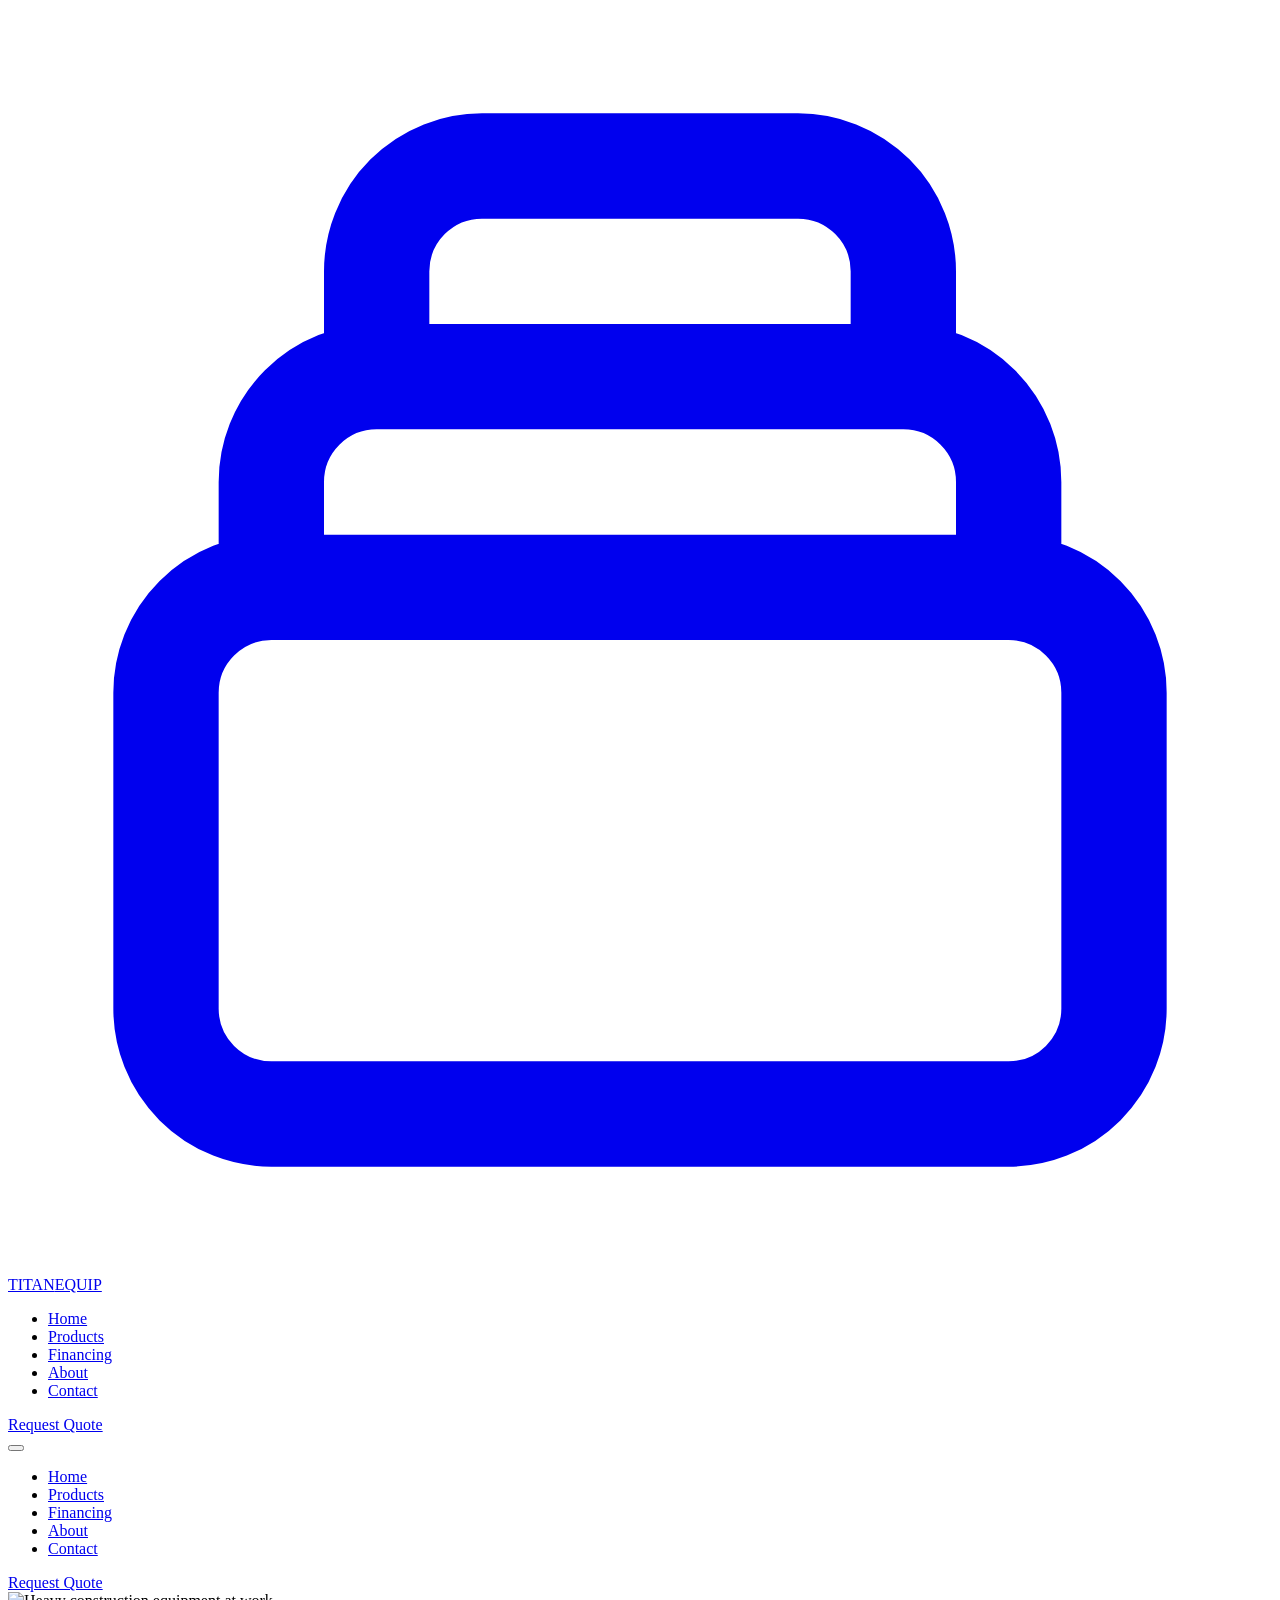
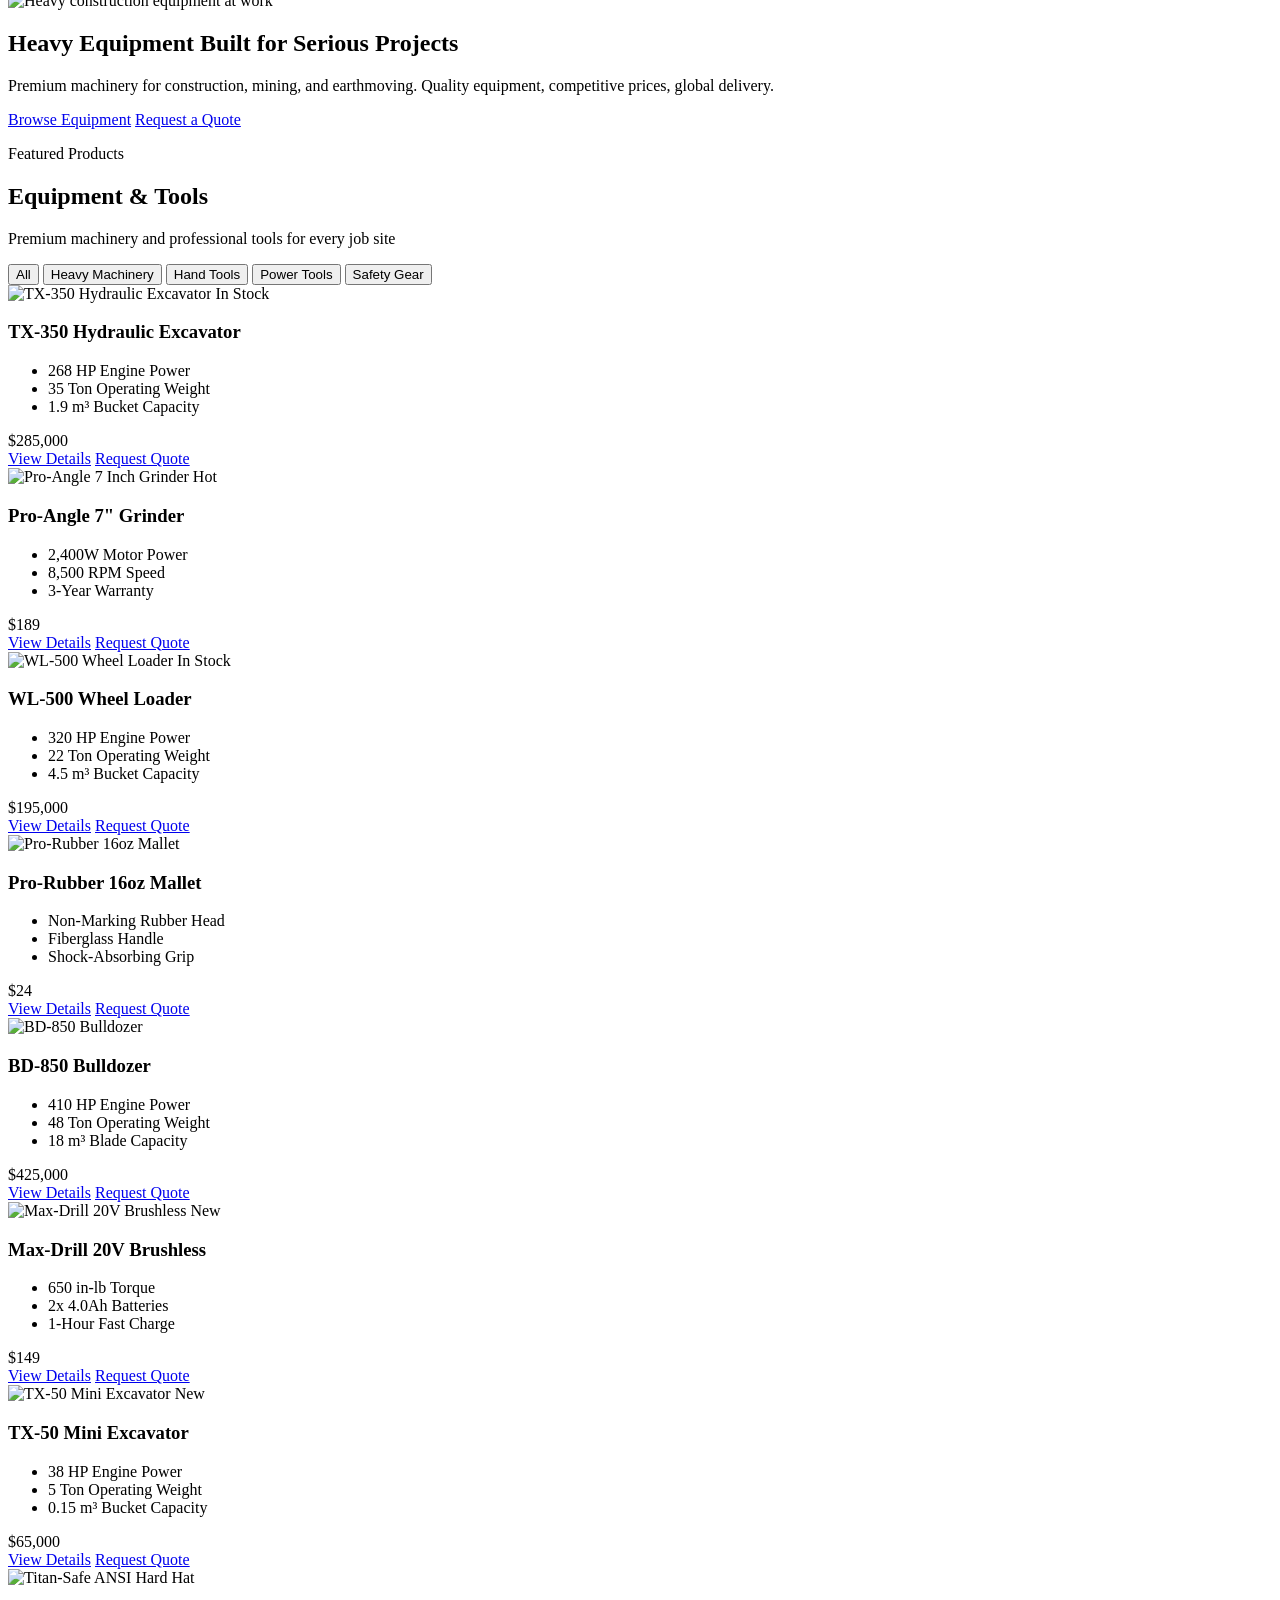
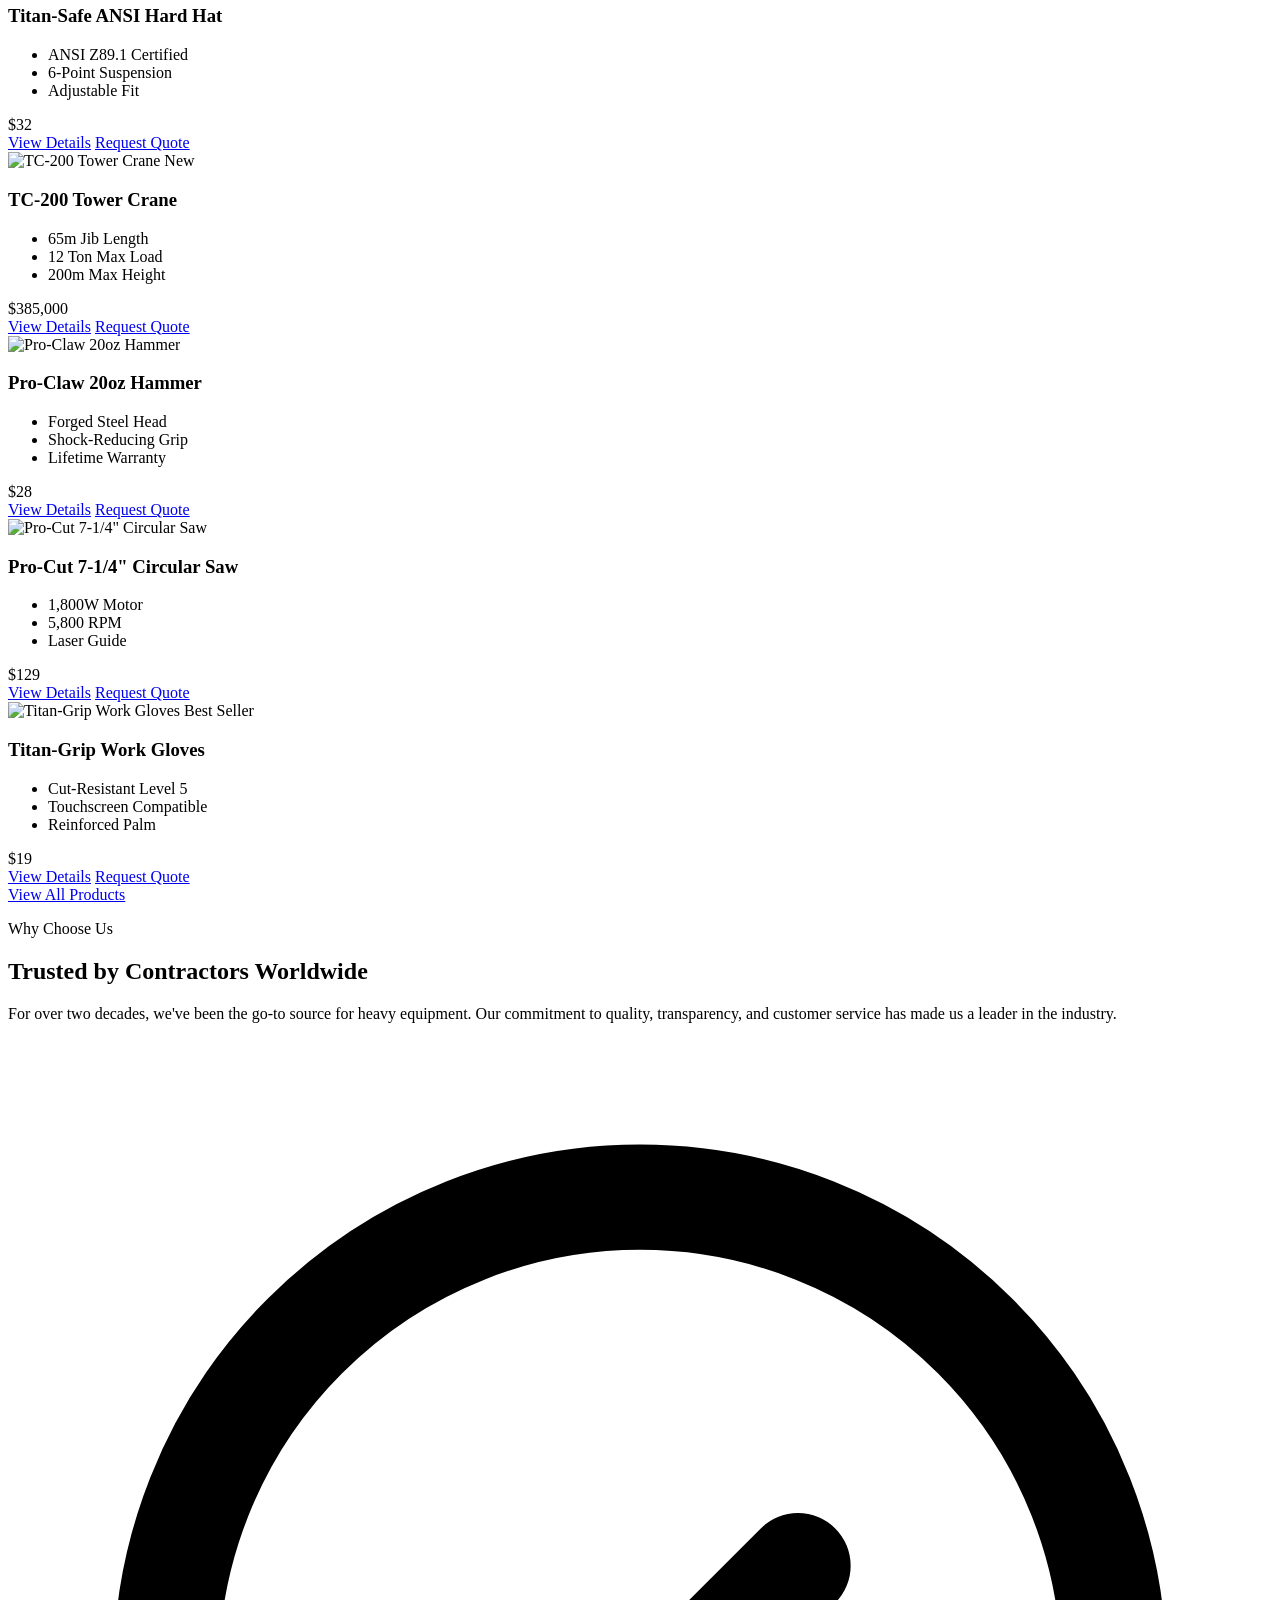
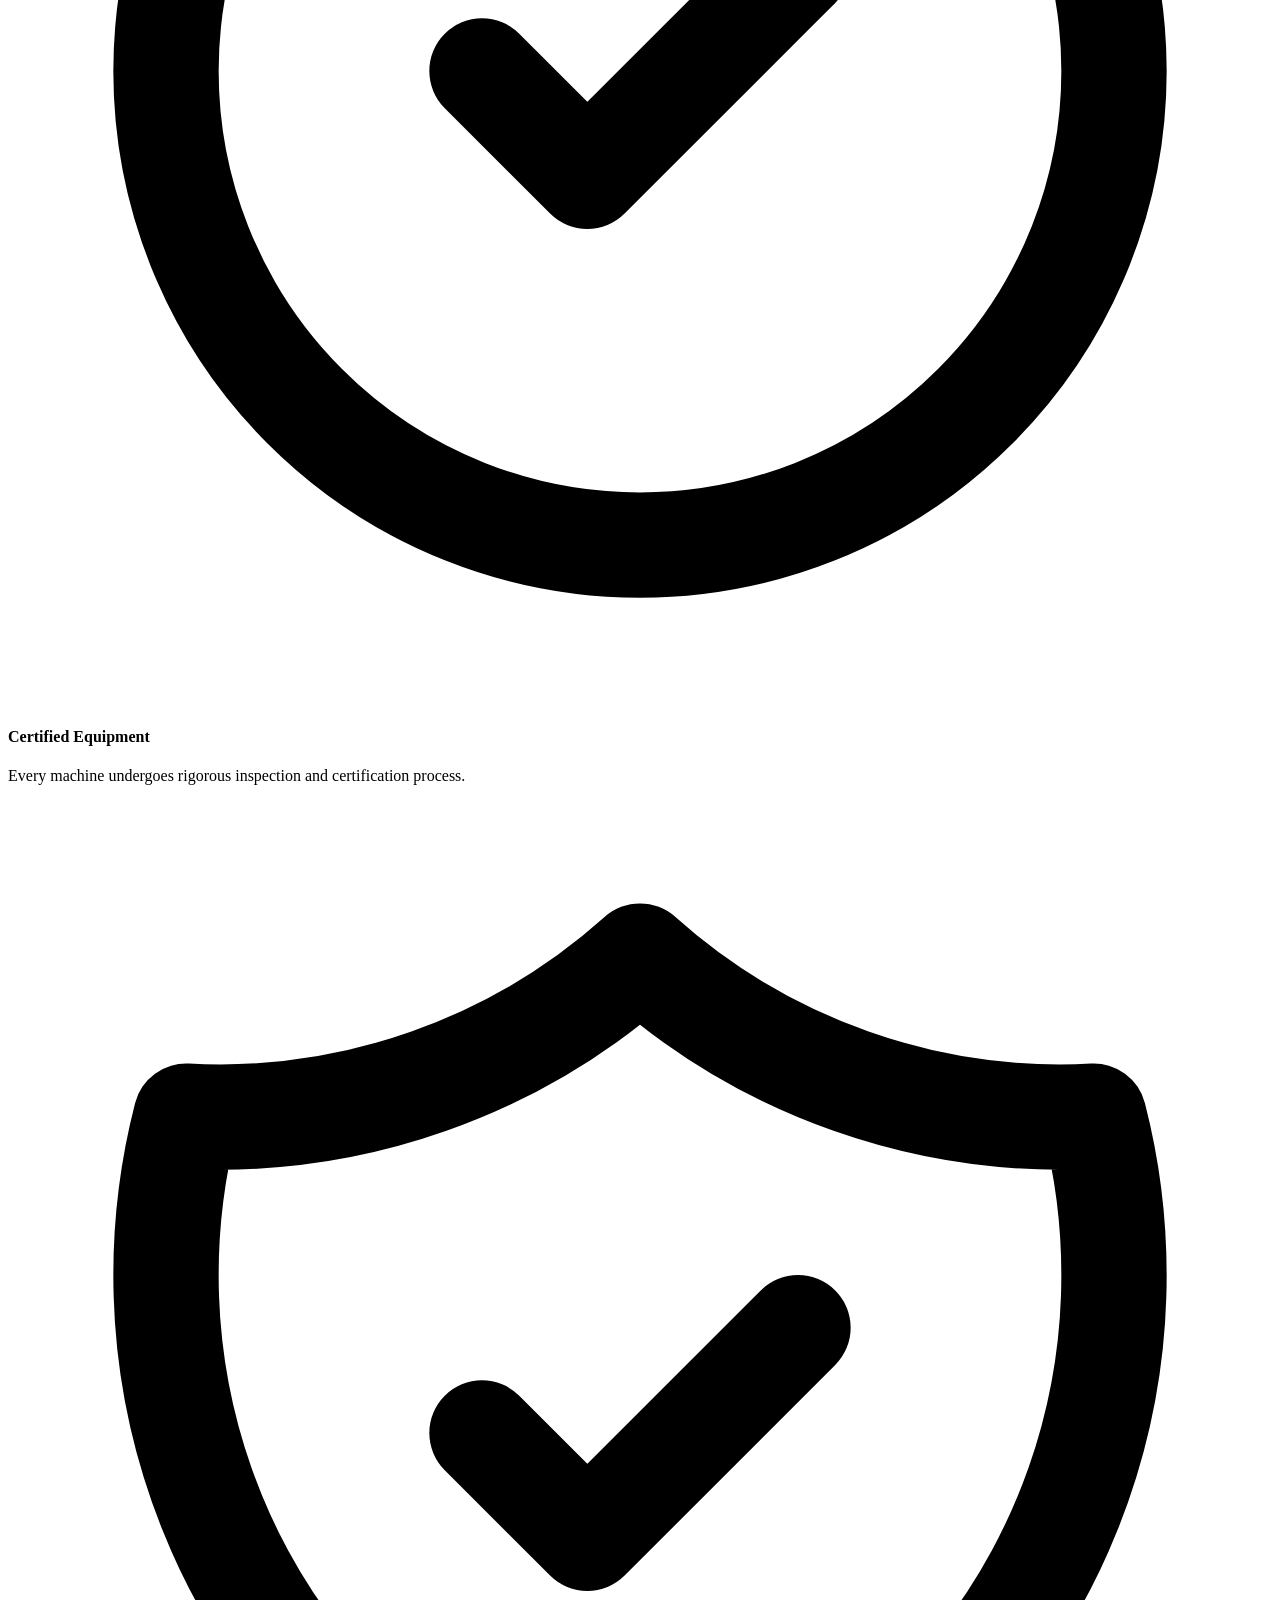
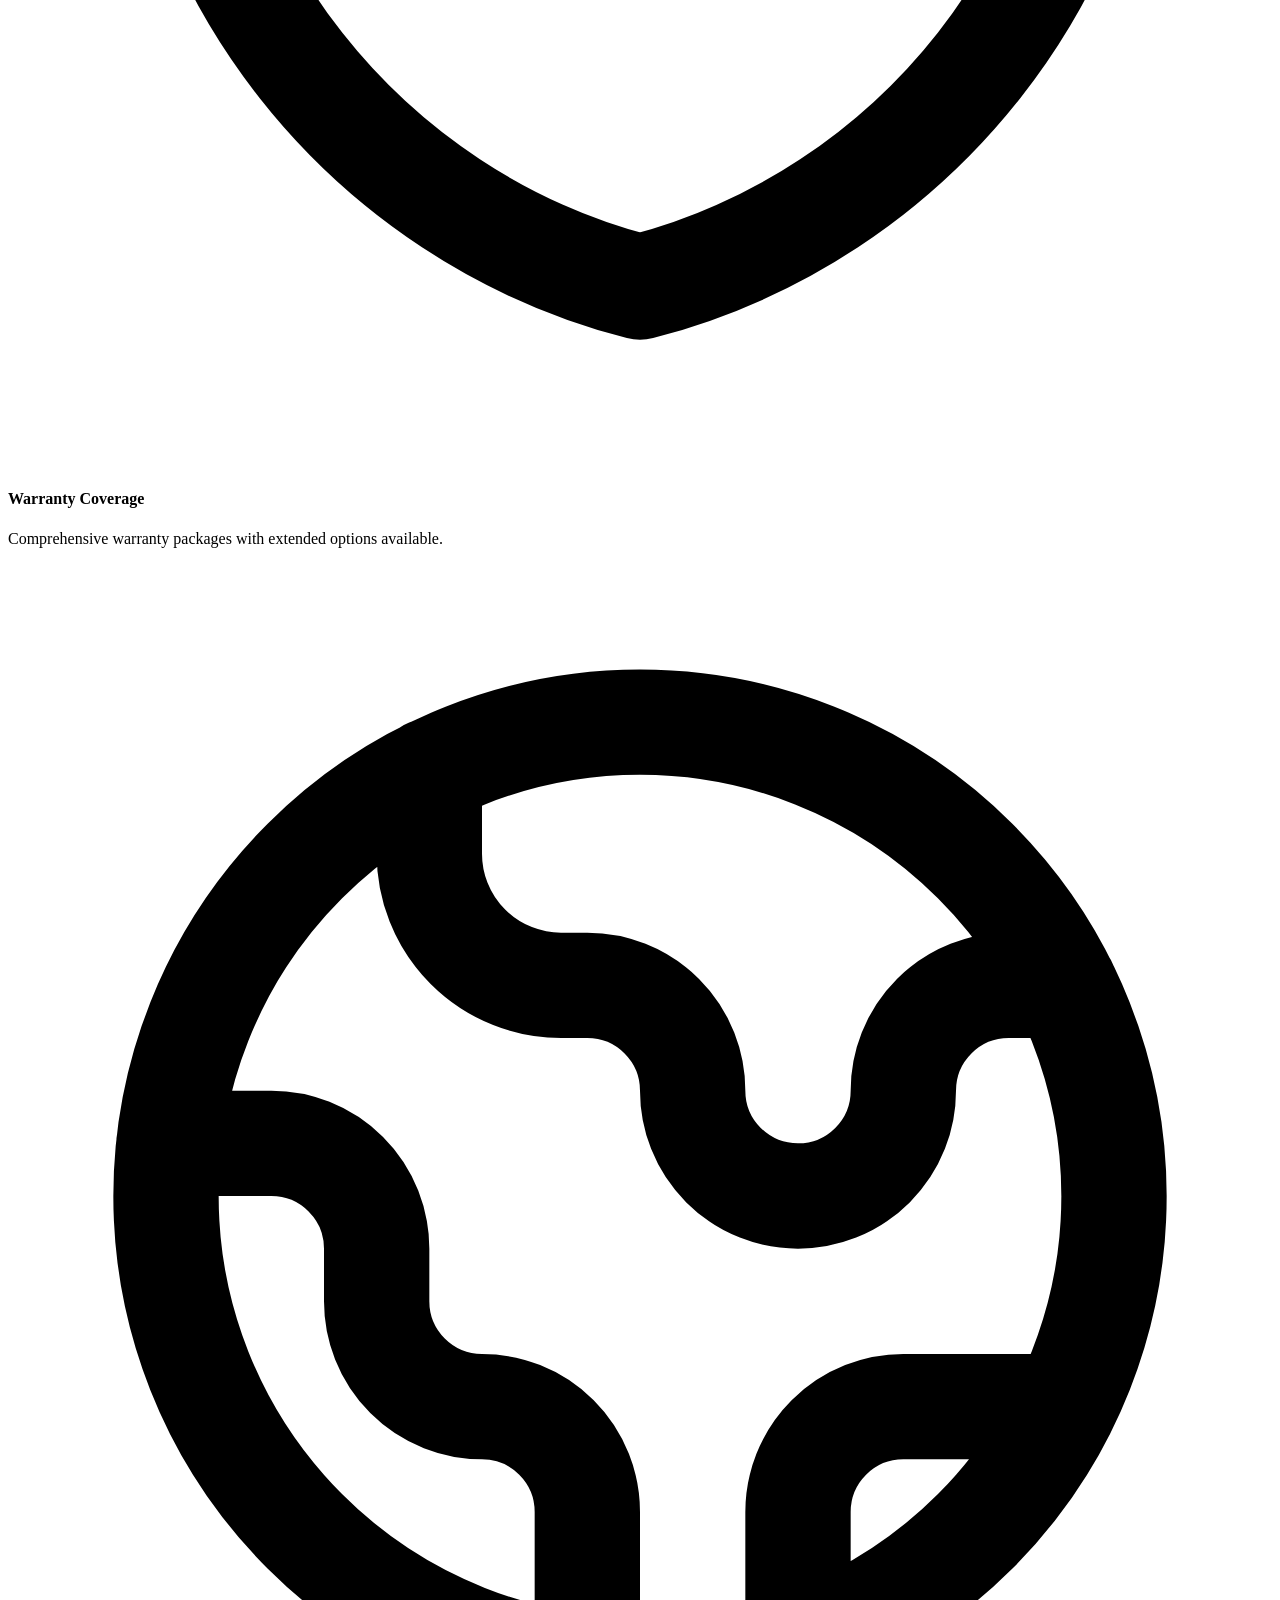
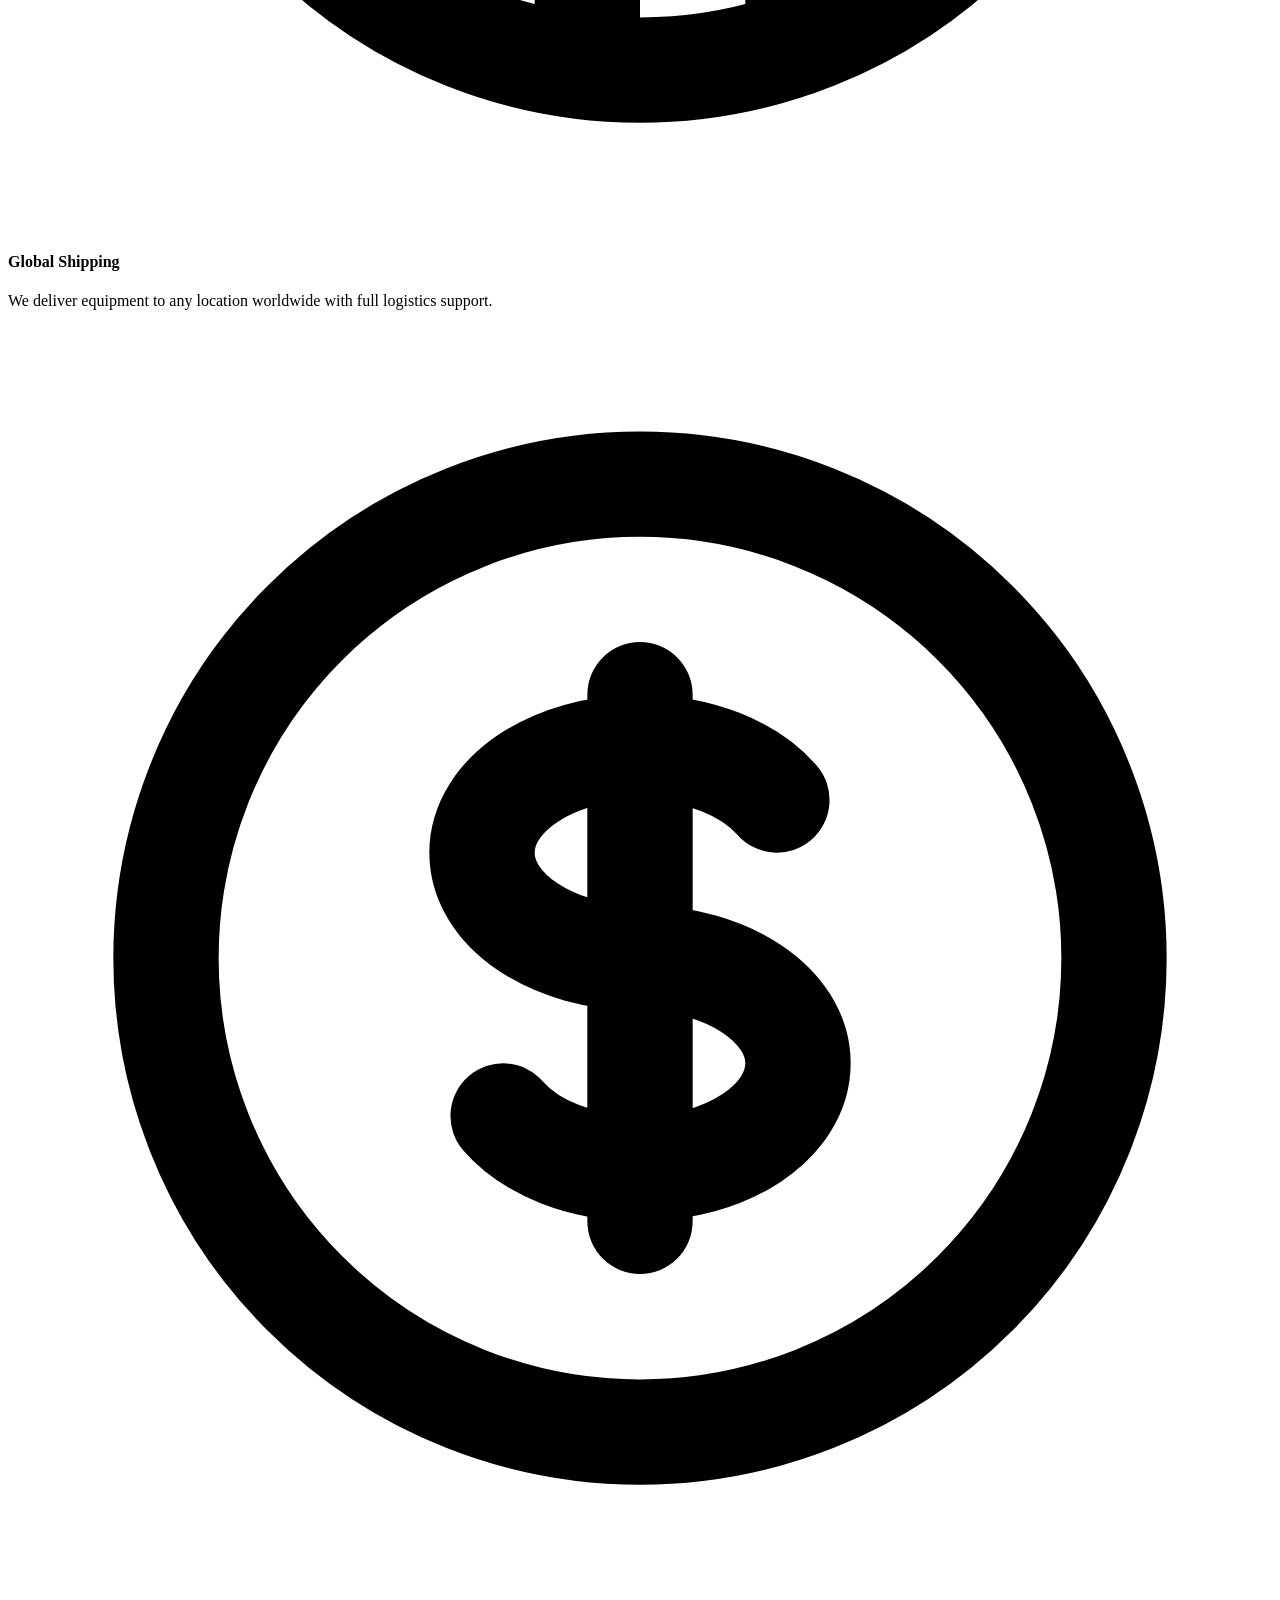
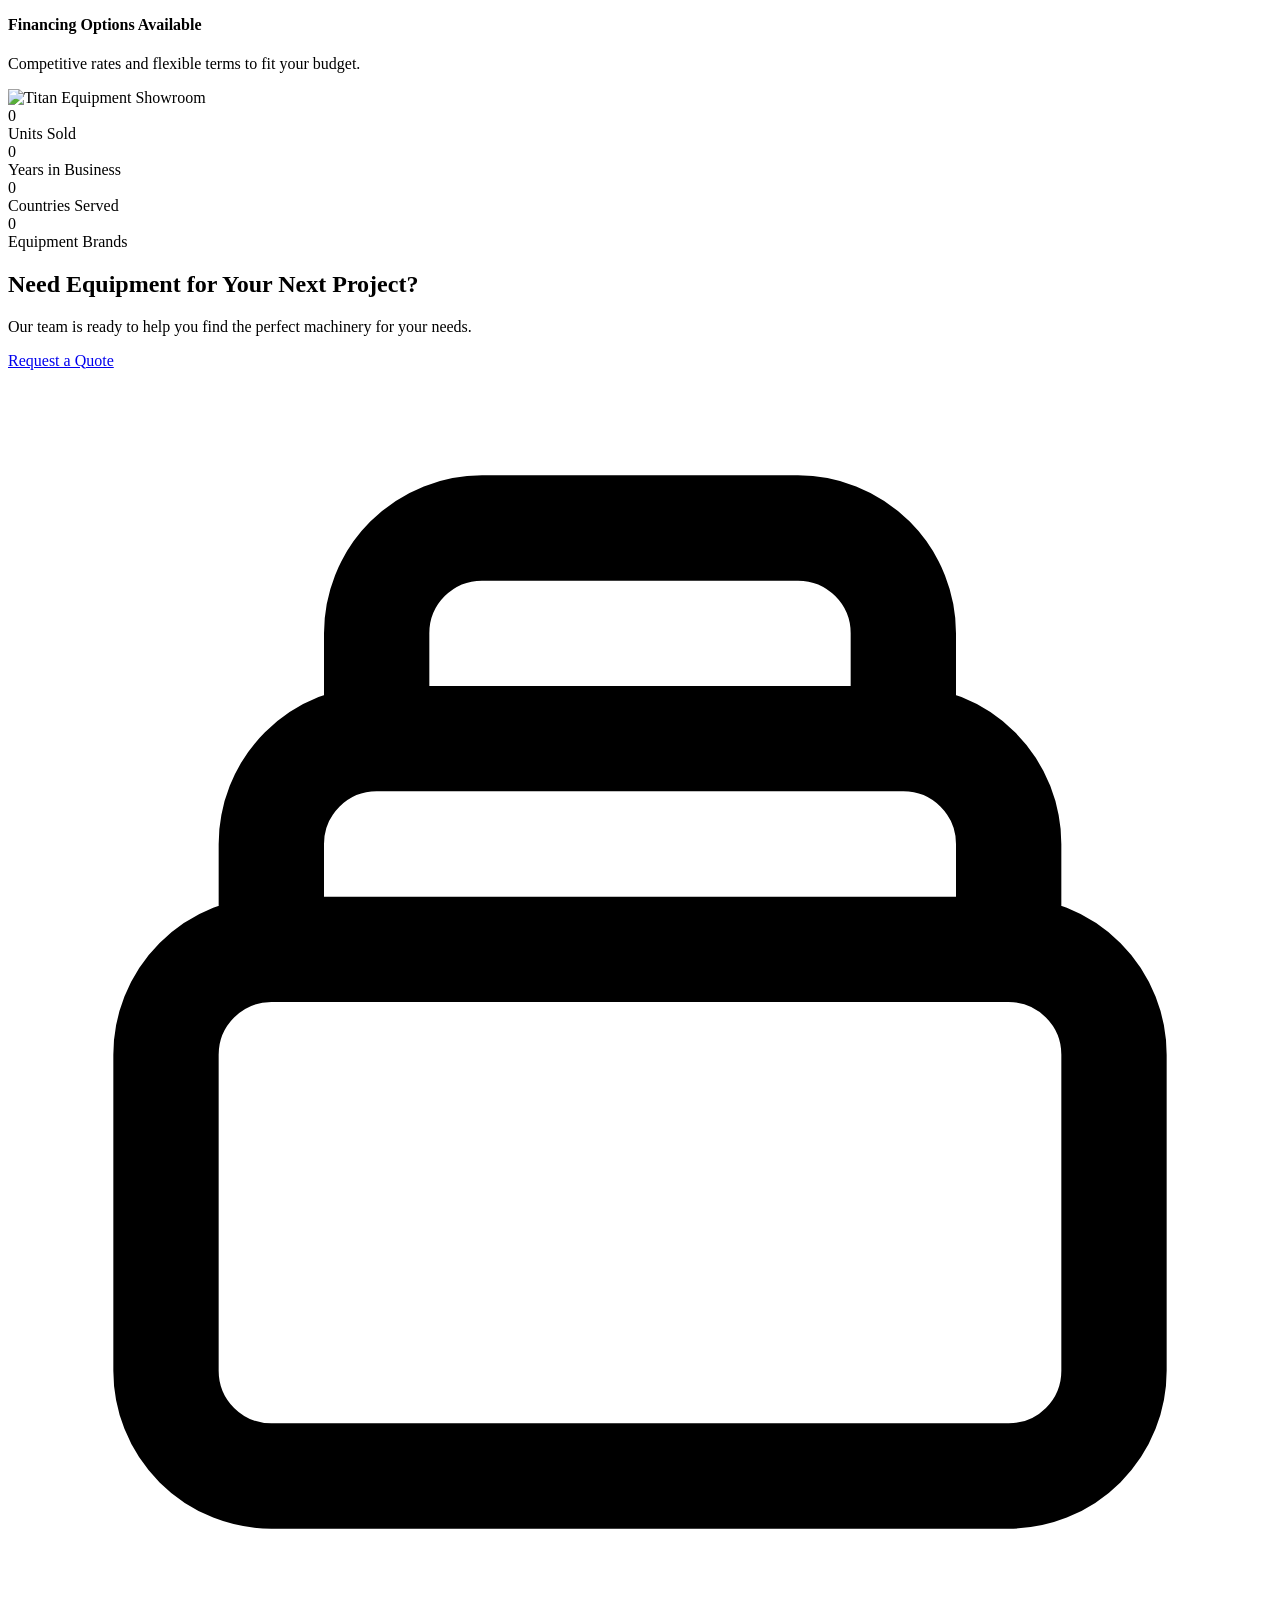
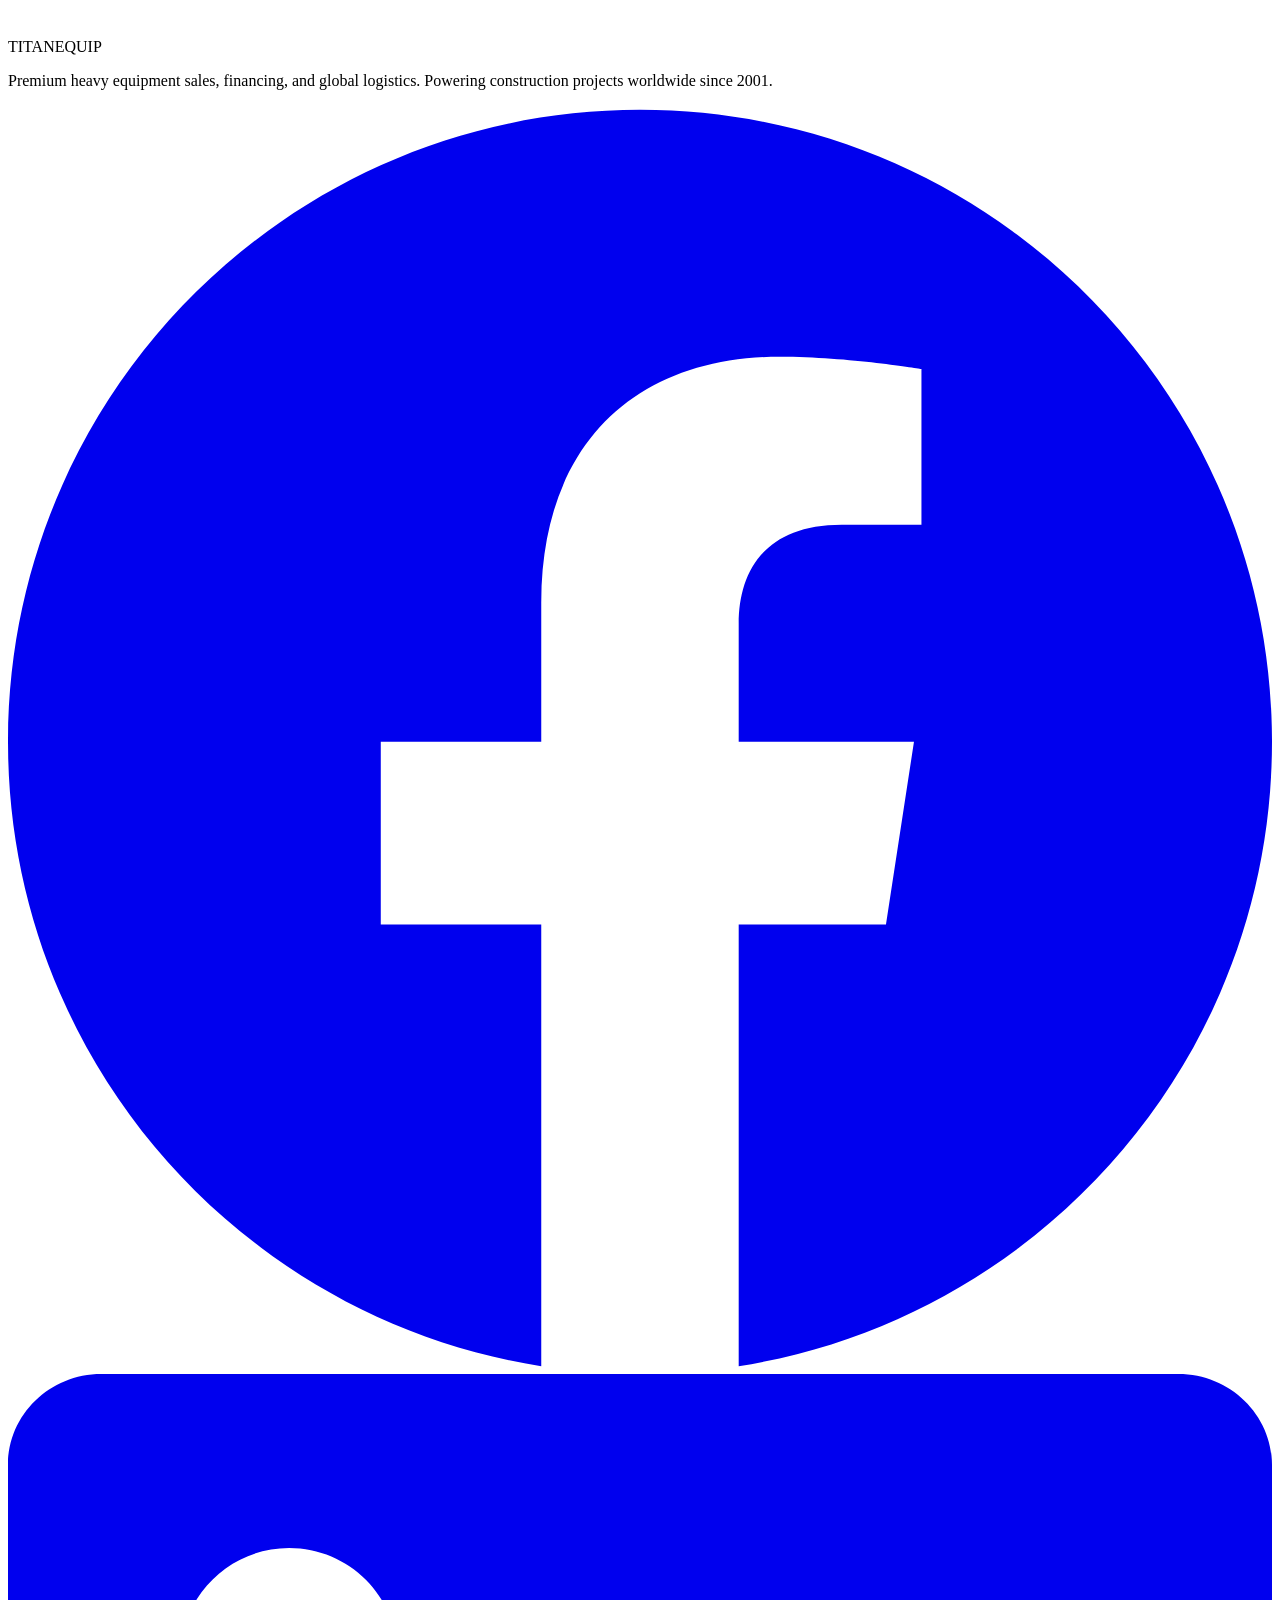
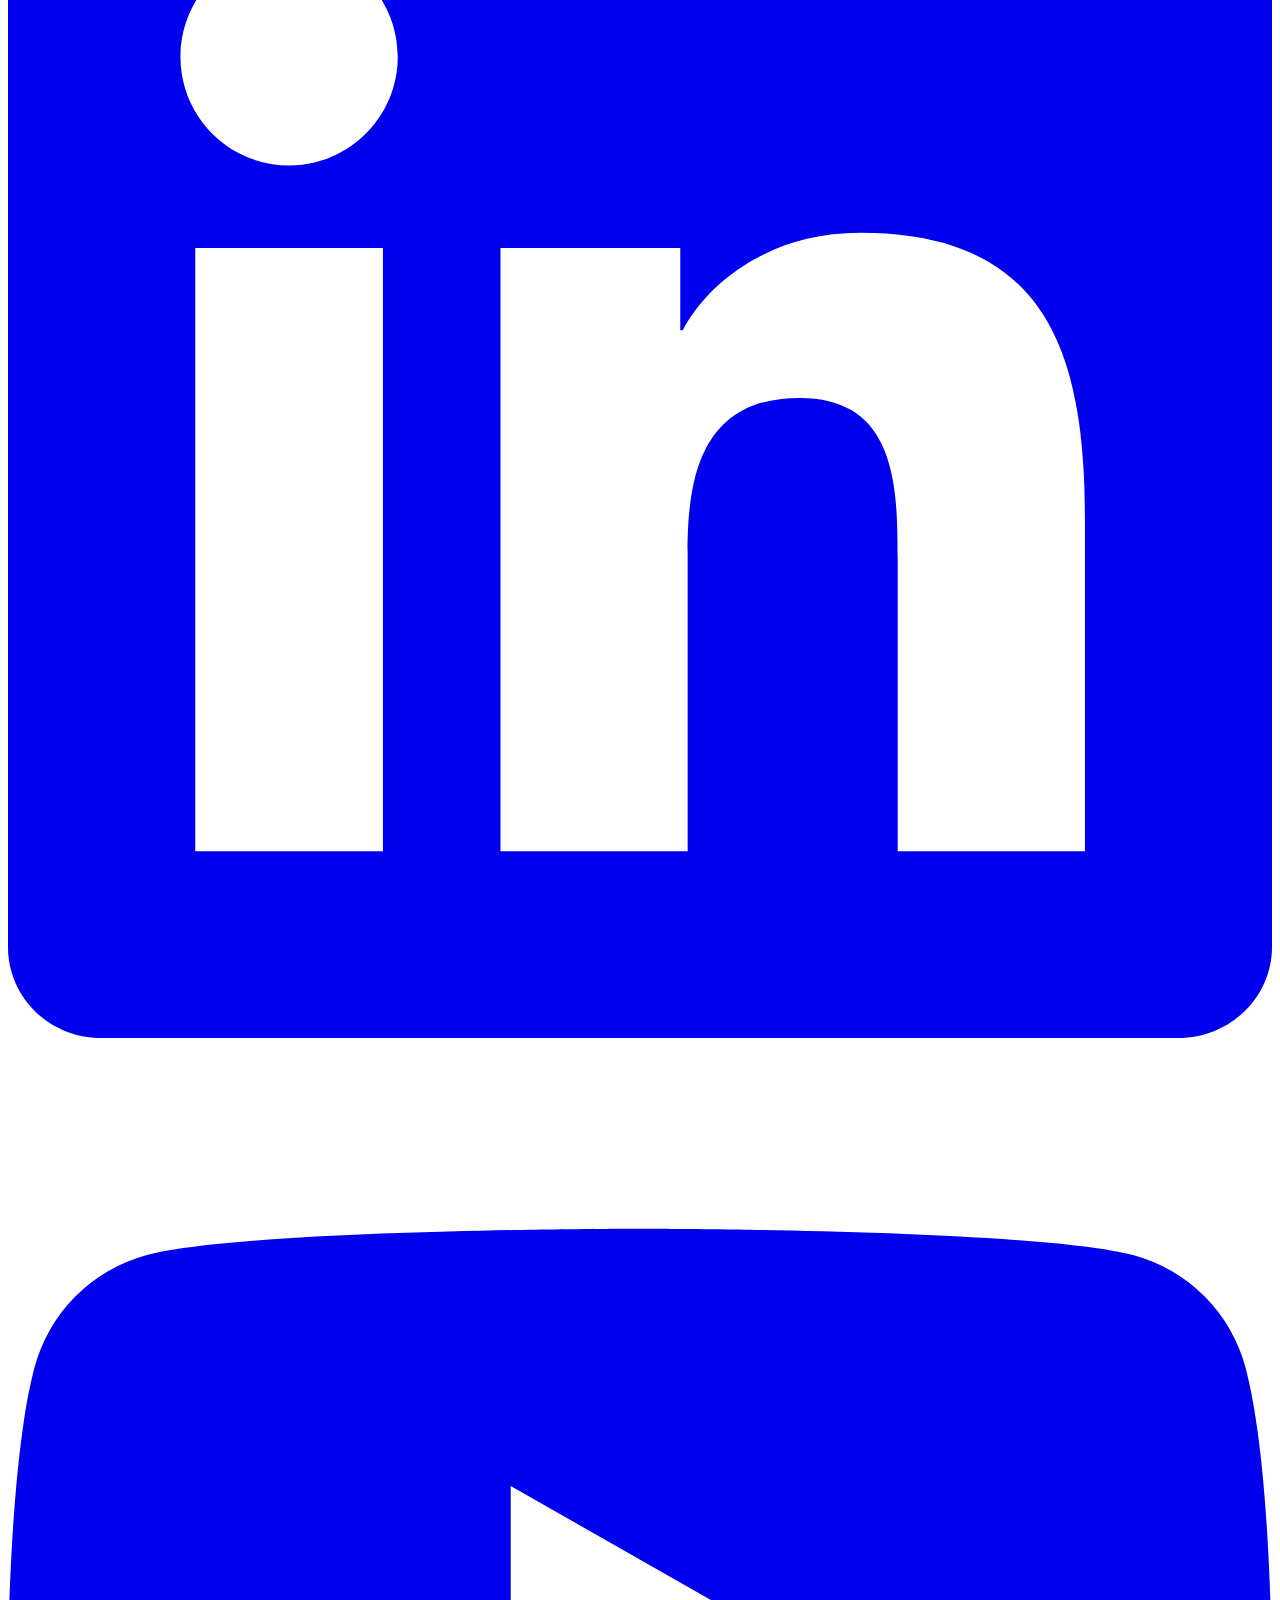
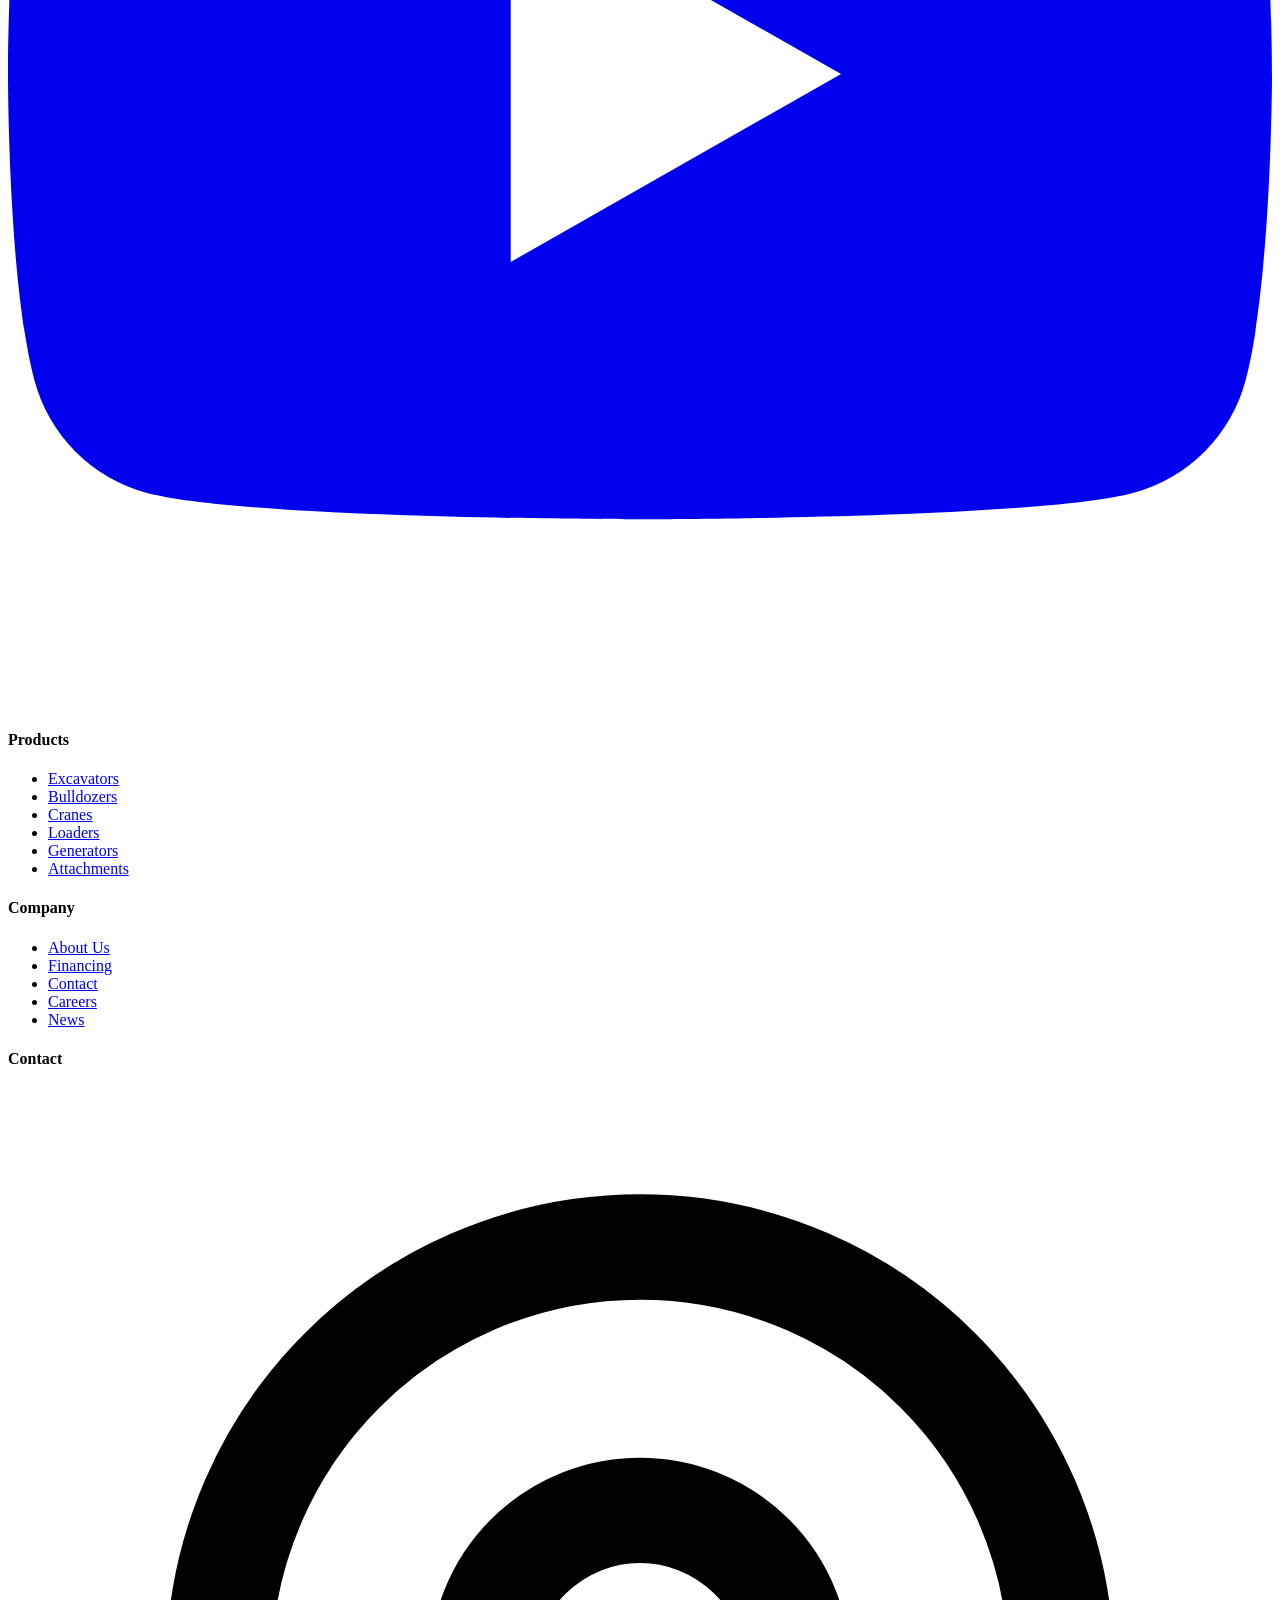
==== commit 04387410: "Add files via upload" ====
--- a/index.html
+++ b/index.html
@@ -308,7 +308,7 @@
           <!-- Power Tools: Circular Saw -->
           <article class="product-card animate-on-scroll" data-category="power-tools">
             <div class="product-image">
-              <img src="images/tool-saw.jpg" alt="Pro-Cut 7-1/4" Circular Saw">
+              <img src="images/tool-saw.jpg" alt="Pro-Cut 7-1/4&quot; Circular Saw">
             </div>
             <div class="product-content">
               <h3 class="product-title">Pro-Cut 7-1/4" Circular Saw</h3>
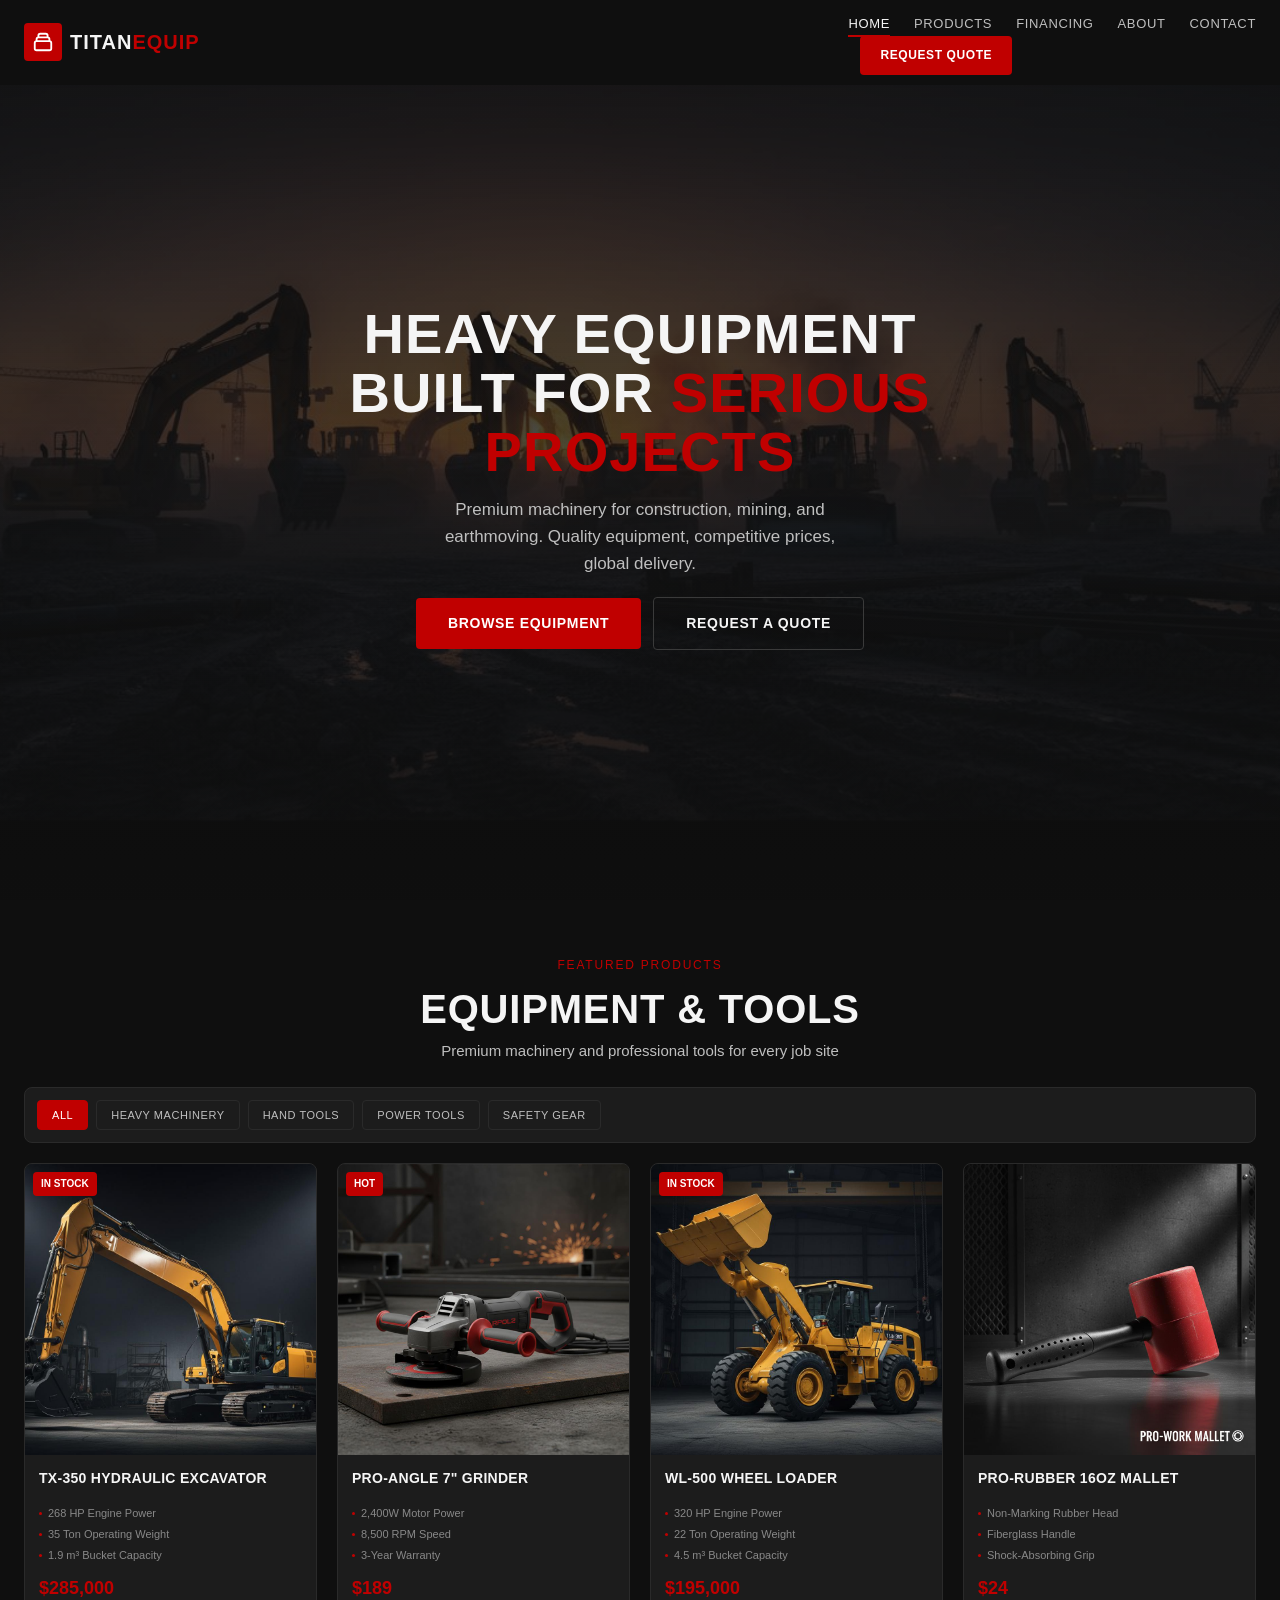
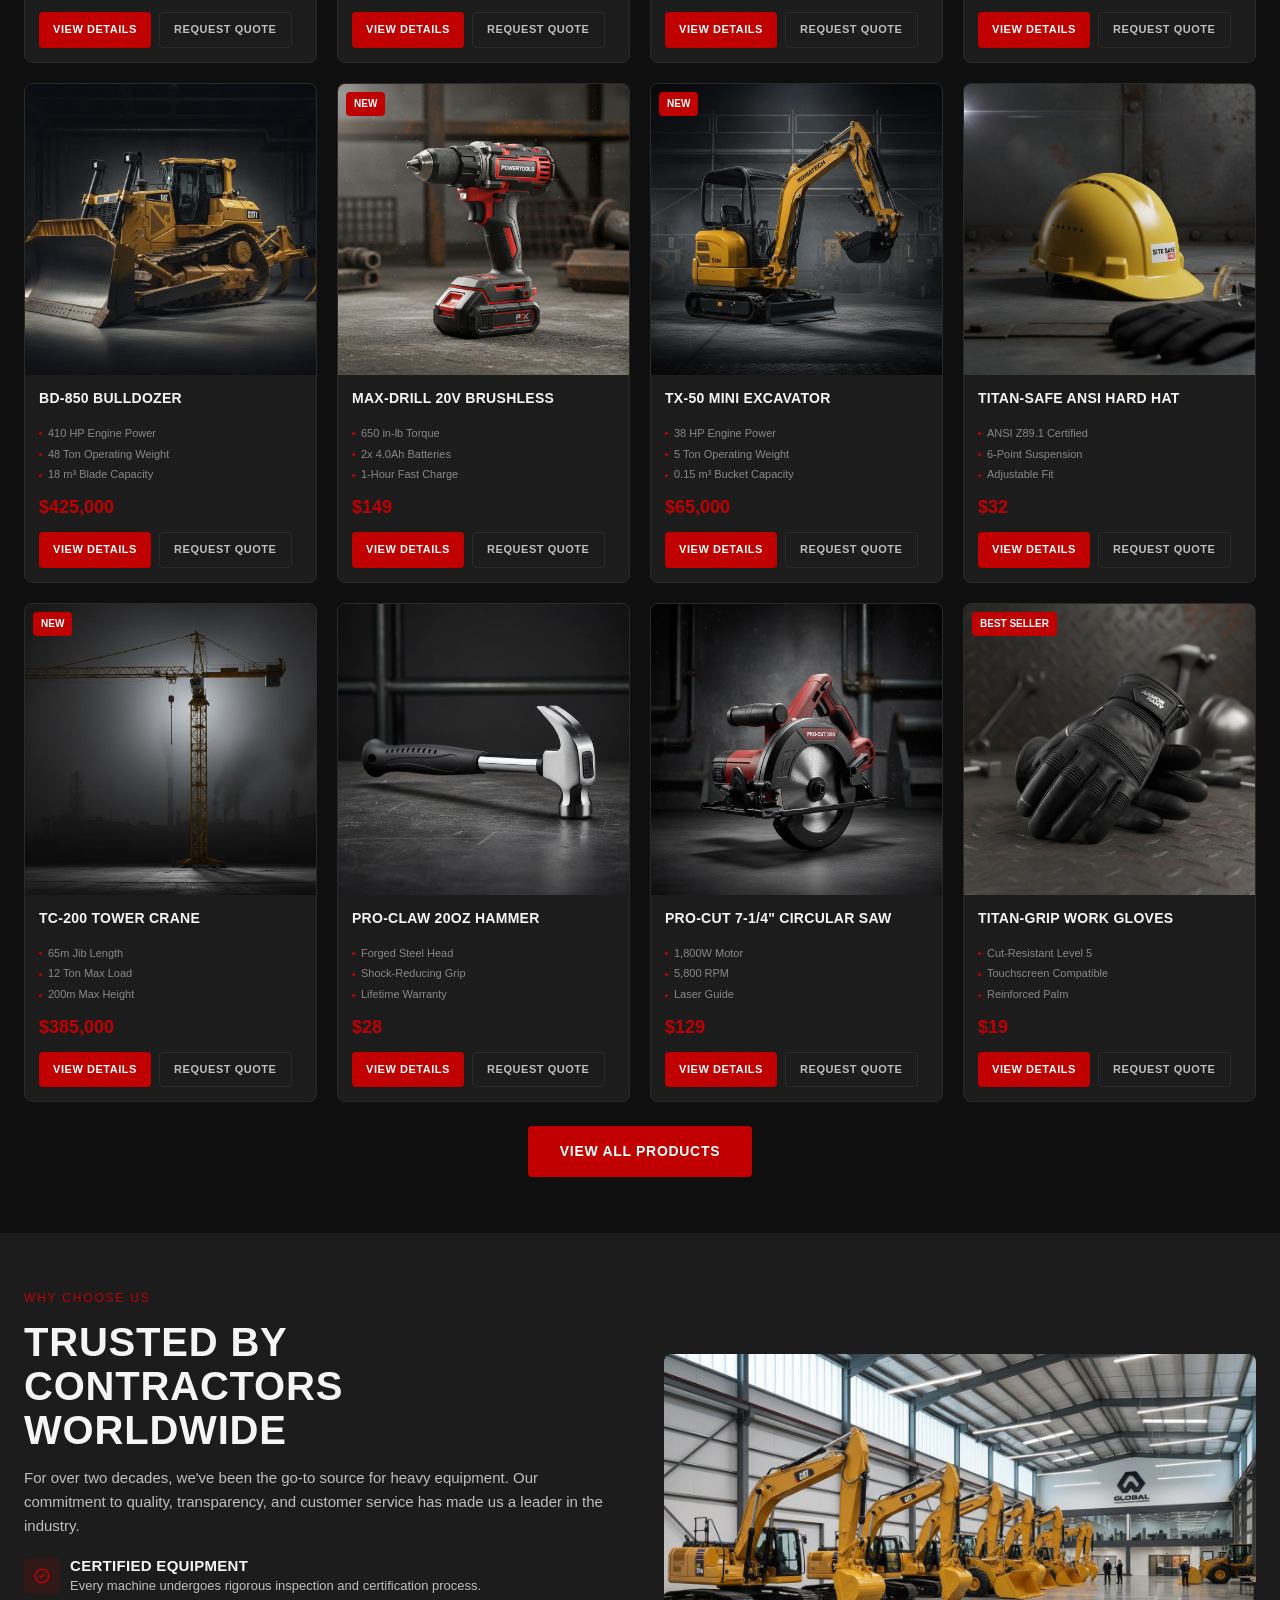
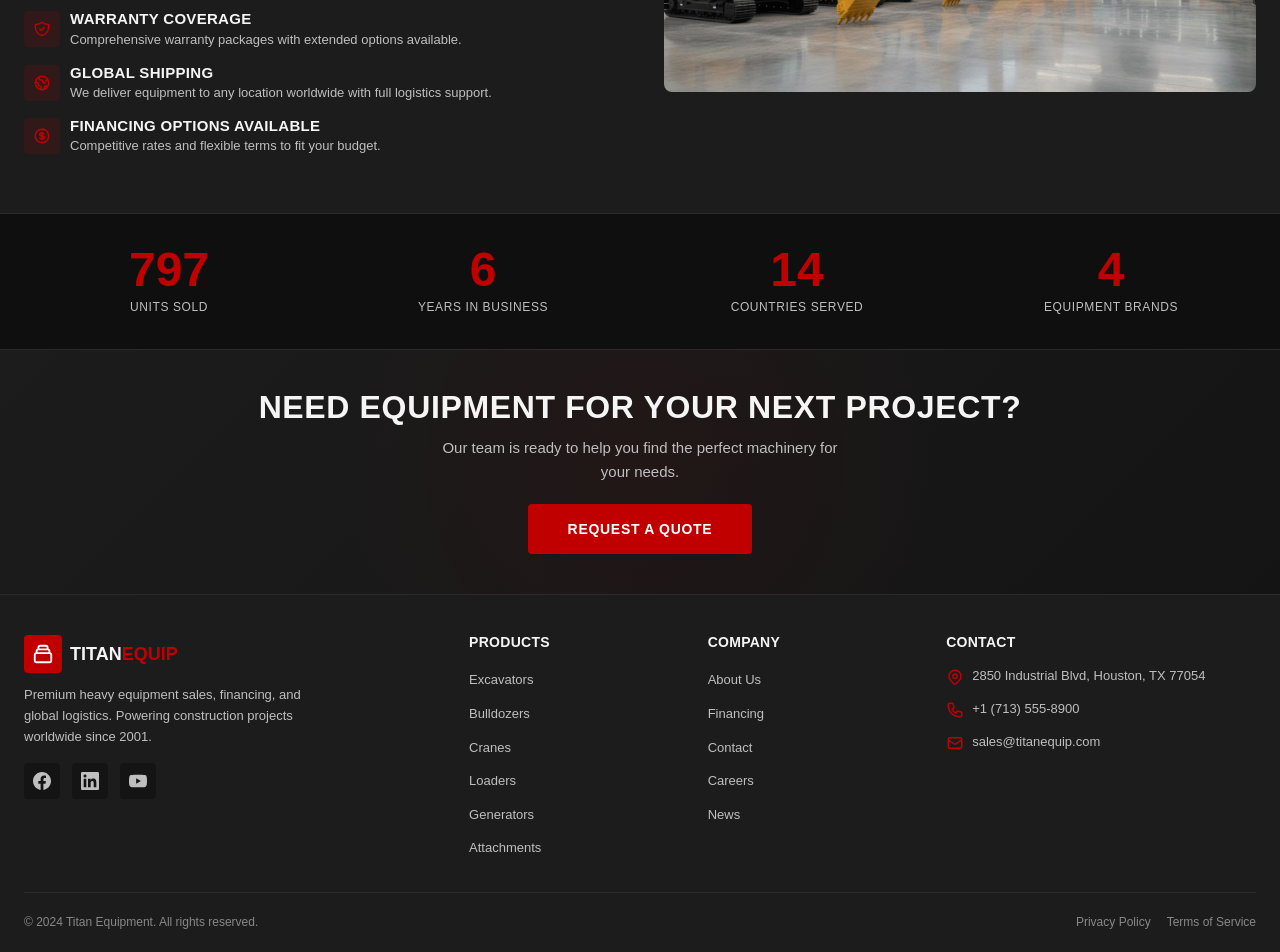
==== commit 37e33e4f: "Add files via upload" ====
--- a/index.html
+++ b/index.html
@@ -12,7 +12,7 @@
   <link href="https://fonts.googleapis.com/css2?family=Inter:wght@400;500;600;700&family=Oswald:wght@400;500;600;700&display=swap" rel="stylesheet">
   
   <!-- Styles -->
-  <link rel="stylesheet" href="css/style.css">
+  <link rel="stylesheet" href="style.css">
 </head>
 <body>
   <!-- Header -->
@@ -64,8 +64,8 @@
   <main>
     <!-- HERO INTRO SECTION - 100vh -->
     <section class="hero-intro">
-      <div class="hero-intro-bg">
-        <img src="images/hero-bg.jpg" alt="Heavy construction equipment at work">
+        <div class="hero-intro-bg">
+        <img src="hero-bg.jpg" alt="Heavy construction equipment at work">
       </div>
       <div class="hero-intro-overlay"></div>
       <div class="hero-intro-content">
@@ -102,7 +102,7 @@
           <!-- Heavy Machinery: Excavator -->
           <article class="product-card animate-on-scroll" data-category="machinery">
             <div class="product-image">
-              <img src="images/product-excavator-1.jpg" alt="TX-350 Hydraulic Excavator">
+              <img src="product-excavator-1.jpg" alt="TX-350 Hydraulic Excavator">
               <span class="product-badge">In Stock</span>
             </div>
             <div class="product-content">
@@ -123,7 +123,7 @@
           <!-- Power Tools: Angle Grinder -->
           <article class="product-card animate-on-scroll" data-category="power-tools">
             <div class="product-image">
-              <img src="images/tool-grinder.jpg" alt="Pro-Angle 7 Inch Grinder">
+              <img src="tool-grinder.jpg" alt="Pro-Angle 7 Inch Grinder">
               <span class="product-badge">Hot</span>
             </div>
             <div class="product-content">
@@ -144,7 +144,7 @@
           <!-- Heavy Machinery: Wheel Loader -->
           <article class="product-card animate-on-scroll" data-category="machinery">
             <div class="product-image">
-              <img src="images/product-loader-1.jpg" alt="WL-500 Wheel Loader">
+              <img src="product-loader-1.jpg" alt="WL-500 Wheel Loader">
               <span class="product-badge">In Stock</span>
             </div>
             <div class="product-content">
@@ -165,7 +165,7 @@
           <!-- Hand Tools: Rubber Mallet -->
           <article class="product-card animate-on-scroll" data-category="hand-tools">
             <div class="product-image">
-              <img src="images/tool-mallet.jpg" alt="Pro-Rubber 16oz Mallet">
+              <img src="tool-mallet.jpg" alt="Pro-Rubber 16oz Mallet">
             </div>
             <div class="product-content">
               <h3 class="product-title">Pro-Rubber 16oz Mallet</h3>
@@ -185,7 +185,7 @@
           <!-- Heavy Machinery: Bulldozer -->
           <article class="product-card animate-on-scroll" data-category="machinery">
             <div class="product-image">
-              <img src="images/product-dozer-1.jpg" alt="BD-850 Bulldozer">
+              <img src="product-dozer-1.jpg" alt="BD-850 Bulldozer">
             </div>
             <div class="product-content">
               <h3 class="product-title">BD-850 Bulldozer</h3>
@@ -205,7 +205,7 @@
           <!-- Power Tools: Cordless Drill -->
           <article class="product-card animate-on-scroll" data-category="power-tools">
             <div class="product-image">
-              <img src="images/tool-drill.jpg" alt="Max-Drill 20V Brushless">
+              <img src="tool-drill.jpg" alt="Max-Drill 20V Brushless">
               <span class="product-badge">New</span>
             </div>
             <div class="product-content">
@@ -226,7 +226,7 @@
           <!-- Heavy Machinery: Mini Excavator -->
           <article class="product-card animate-on-scroll" data-category="machinery">
             <div class="product-image">
-              <img src="images/product-excavator-2.jpg" alt="TX-50 Mini Excavator">
+              <img src="product-excavator-2.jpg" alt="TX-50 Mini Excavator">
               <span class="product-badge">New</span>
             </div>
             <div class="product-content">
@@ -247,7 +247,7 @@
           <!-- Safety: Hard Hat -->
           <article class="product-card animate-on-scroll" data-category="safety">
             <div class="product-image">
-              <img src="images/tool-helmet.jpg" alt="Titan-Safe ANSI Hard Hat">
+              <img src="tool-helmet.jpg" alt="Titan-Safe ANSI Hard Hat">
             </div>
             <div class="product-content">
               <h3 class="product-title">Titan-Safe ANSI Hard Hat</h3>
@@ -267,7 +267,7 @@
           <!-- Heavy Machinery: Tower Crane -->
           <article class="product-card animate-on-scroll" data-category="machinery">
             <div class="product-image">
-              <img src="images/category-crane.jpg" alt="TC-200 Tower Crane">
+              <img src="category-crane.jpg" alt="TC-200 Tower Crane">
               <span class="product-badge">New</span>
             </div>
             <div class="product-content">
@@ -288,7 +288,7 @@
           <!-- Hand Tools: Claw Hammer -->
           <article class="product-card animate-on-scroll" data-category="hand-tools">
             <div class="product-image">
-              <img src="images/tool-hammer.jpg" alt="Pro-Claw 20oz Hammer">
+              <img src="tool-hammer.jpg" alt="Pro-Claw 20oz Hammer">
             </div>
             <div class="product-content">
               <h3 class="product-title">Pro-Claw 20oz Hammer</h3>
@@ -308,7 +308,7 @@
           <!-- Power Tools: Circular Saw -->
           <article class="product-card animate-on-scroll" data-category="power-tools">
             <div class="product-image">
-              <img src="images/tool-saw.jpg" alt="Pro-Cut 7-1/4&quot; Circular Saw">
+              <img src="tool-saw.jpg" alt="Pro-Cut 7-1/4&quot; Circular Saw">
             </div>
             <div class="product-content">
               <h3 class="product-title">Pro-Cut 7-1/4" Circular Saw</h3>
@@ -328,7 +328,7 @@
           <!-- Safety: Work Gloves -->
           <article class="product-card animate-on-scroll" data-category="safety">
             <div class="product-image">
-              <img src="images/tool-gloves.jpg" alt="Titan-Grip Work Gloves">
+              <img src="tool-gloves.jpg" alt="Titan-Grip Work Gloves">
               <span class="product-badge">Best Seller</span>
             </div>
             <div class="product-content">
@@ -414,7 +414,7 @@
           </div>
           
           <div class="trust-image animate-on-scroll">
-            <img src="images/about-showroom.jpg" alt="Titan Equipment Showroom">
+            <img src="about-showroom.jpg" alt="Titan Equipment Showroom">
           </div>
         </div>
       </div>
@@ -549,7 +549,7 @@
   </footer>
 
   <!-- Scripts -->
-  <script src="js/main.js"></script>
+  <script src="main.js"></script>
   <!--Start of Tawk.to Script-->
 <script type="text/javascript">
 var Tawk_API=Tawk_API||{}, Tawk_LoadStart=new Date();
--- a/style.css
+++ b/style.css
@@ -0,0 +1,343 @@
+/* ============================================
+   TITAN EQUIPMENT - RED & BLACK INDUSTRIAL THEME
+   Equipment + Tools Store
+   ============================================ */
+
+:root {
+  --color-bg-primary: #0f0f0f;
+  --color-bg-secondary: #1c1c1c;
+  --color-bg-tertiary: #141414;
+  --color-bg-card: #1c1c1c;
+  --color-text-primary: #f5f5f5;
+  --color-text-secondary: #bfbfbf;
+  --color-text-muted: #888888;
+  --color-accent: #c00000;
+  --color-accent-hover: #900000;
+  --color-border: #2a2a2a;
+  --color-border-light: #3a3a3a;
+  --font-primary: 'Inter', -apple-system, BlinkMacSystemFont, 'Segoe UI', Roboto, sans-serif;
+  --font-display: 'Oswald', 'Bebas Neue', Impact, sans-serif;
+  --transition-fast: 0.15s ease;
+  --transition-normal: 0.3s ease;
+  --shadow-sm: 0 1px 2px rgba(0, 0, 0, 0.5);
+  --shadow-md: 0 4px 6px rgba(0, 0, 0, 0.6);
+  --shadow-lg: 0 10px 25px rgba(0, 0, 0, 0.7);
+  --radius-sm: 4px;
+  --radius-md: 8px;
+  --radius-lg: 12px;
+}
+
+*, *::before, *::after { box-sizing: border-box; margin: 0; padding: 0; }
+html { scroll-behavior: smooth; font-size: 16px; }
+body { font-family: var(--font-primary); background-color: var(--color-bg-primary); color: var(--color-text-primary); line-height: 1.6; overflow-x: hidden; -webkit-font-smoothing: antialiased; }
+img { max-width: 100%; height: auto; display: block; }
+a { color: inherit; text-decoration: none; transition: color var(--transition-fast); }
+a:hover { color: var(--color-accent); }
+ul, ol { list-style: none; }
+button { font-family: inherit; cursor: pointer; border: none; background: none; }
+input, textarea, select { font-family: inherit; font-size: inherit; }
+
+h1, h2, h3, h4, h5, h6 { font-family: var(--font-display); font-weight: 700; line-height: 1.1; text-transform: uppercase; letter-spacing: 0.02em; color: var(--color-text-primary); }
+h1 { font-size: clamp(2rem, 8vw, 4rem); }
+h2 { font-size: clamp(1.5rem, 5vw, 2.5rem); }
+h3 { font-size: clamp(1.125rem, 3vw, 1.5rem); }
+p { color: var(--color-text-secondary); }
+
+.section-label { font-family: var(--font-display); font-size: 0.75rem; font-weight: 500; text-transform: uppercase; letter-spacing: 0.15em; color: var(--color-accent); margin-bottom: 0.75rem; }
+
+.container { width: 100%; max-width: 1400px; margin: 0 auto; padding: 0 0.75rem; }
+@media (min-width: 640px) { .container { padding: 0 1rem; } }
+@media (min-width: 1024px) { .container { padding: 0 1.5rem; } }
+
+.btn { display: inline-flex; align-items: center; justify-content: center; gap: 0.5rem; padding: 0.625rem 1.25rem; font-family: var(--font-display); font-size: 0.75rem; font-weight: 600; text-transform: uppercase; letter-spacing: 0.05em; border-radius: var(--radius-sm); transition: all var(--transition-normal); white-space: nowrap; }
+.btn-primary { background-color: var(--color-accent); color: #ffffff; }
+.btn-primary:hover { background-color: var(--color-accent-hover); color: #ffffff; transform: translateY(-2px); box-shadow: 0 4px 15px rgba(192, 0, 0, 0.35); }
+.btn-secondary { background-color: transparent; color: var(--color-text-primary); border: 1px solid var(--color-border-light); }
+.btn-secondary:hover { border-color: var(--color-accent); color: var(--color-accent); transform: translateY(-2px); }
+.btn-large { padding: 0.875rem 2rem; font-size: 0.875rem; }
+.btn-full { width: 100%; }
+
+/* Header */
+.header { position: fixed; top: 0; left: 0; right: 0; z-index: 1000; background-color: var(--color-bg-primary); padding: 0.625rem 0; }
+.header-inner { display: flex; align-items: center; justify-content: space-between; }
+.logo { display: flex; align-items: center; gap: 0.5rem; }
+.logo-icon { width: 34px; height: 34px; background-color: var(--color-accent); border-radius: var(--radius-sm); display: flex; align-items: center; justify-content: center; }
+.logo-icon svg { width: 20px; height: 20px; color: #ffffff; }
+.logo-text { font-family: var(--font-display); font-size: 1.125rem; font-weight: 700; letter-spacing: 0.05em; color: var(--color-text-primary); }
+.logo-text span { color: var(--color-accent); }
+
+.nav-desktop { display: none; }
+.nav-list { display: flex; align-items: center; gap: 1.5rem; }
+.nav-link { font-family: var(--font-display); font-size: 0.8125rem; font-weight: 500; text-transform: uppercase; letter-spacing: 0.05em; color: var(--color-text-secondary); position: relative; padding: 0.375rem 0; }
+.nav-link::after { content: ''; position: absolute; bottom: 0; left: 0; width: 0; height: 2px; background-color: var(--color-accent); transition: width var(--transition-normal); }
+.nav-link:hover, .nav-link.active { color: var(--color-text-primary); }
+.nav-link:hover::after, .nav-link.active::after { width: 100%; }
+.nav-cta { margin-left: 0.75rem; }
+
+.menu-toggle { display: flex; flex-direction: column; gap: 4px; padding: 0.5rem; z-index: 1001; }
+.menu-toggle span { display: block; width: 22px; height: 2px; background-color: var(--color-text-primary); transition: all var(--transition-normal); }
+.menu-toggle.active span:nth-child(1) { transform: rotate(45deg) translate(4px, 4px); }
+.menu-toggle.active span:nth-child(2) { opacity: 0; }
+.menu-toggle.active span:nth-child(3) { transform: rotate(-45deg) translate(4px, -4px); }
+
+.nav-mobile { position: fixed; top: 0; right: -100%; width: 80%; max-width: 300px; height: 100vh; background-color: var(--color-bg-secondary); padding: 4.5rem 1.25rem 1.25rem; transition: right var(--transition-normal); z-index: 999; box-shadow: var(--shadow-lg); }
+.nav-mobile.active { right: 0; }
+.nav-mobile .nav-list { flex-direction: column; align-items: flex-start; gap: 1rem; }
+.nav-mobile .nav-link { font-size: 1rem; }
+.nav-mobile .btn { margin-top: 1.25rem; width: 100%; }
+
+.overlay { position: fixed; top: 0; left: 0; right: 0; bottom: 0; background-color: rgba(0, 0, 0, 0.85); opacity: 0; visibility: hidden; transition: all var(--transition-normal); z-index: 998; }
+.overlay.active { opacity: 1; visibility: visible; }
+
+@media (min-width: 1024px) {
+  .nav-desktop { display: block; }
+  .menu-toggle, .nav-mobile, .overlay { display: none; }
+  .logo-text { font-size: 1.25rem; }
+  .logo-icon { width: 38px; height: 38px; }
+  .logo-icon svg { width: 22px; height: 22px; }
+}
+
+/* Hero */
+.hero-intro { position: relative; min-height: 100vh; display: flex; align-items: center; justify-content: center; overflow: hidden; background-color: var(--color-bg-primary); padding-top: 55px; }
+.hero-intro-bg { position: absolute; top: 0; left: 0; right: 0; bottom: 0; z-index: 0; }
+.hero-intro-bg img { width: 100%; height: 100%; object-fit: cover; opacity: 0; animation: fadeIn 1s ease forwards 0.2s; }
+.hero-intro-overlay { position: absolute; top: 0; left: 0; right: 0; bottom: 0; background: linear-gradient(to bottom, rgba(15, 15, 15, 0.92) 0%, rgba(15, 15, 15, 0.75) 50%, rgba(15, 15, 15, 0.95) 100%); z-index: 1; }
+.hero-intro-content { position: relative; z-index: 2; text-align: center; max-width: 700px; padding: 1.5rem 0.75rem; }
+.hero-intro-headline { font-size: clamp(1.75rem, 9vw, 3.5rem); font-weight: 800; line-height: 1.05; margin-bottom: 0.875rem; color: var(--color-text-primary); opacity: 0; transform: translateY(20px); animation: fadeInUp 0.8s ease forwards 0.4s; }
+.hero-intro-headline span { color: var(--color-accent); }
+.hero-intro-subheading { font-size: clamp(0.875rem, 3vw, 1.0625rem); color: var(--color-text-secondary); max-width: 420px; margin: 0 auto 1.25rem; opacity: 0; transform: translateY(15px); animation: fadeInUp 0.6s ease forwards 0.6s; }
+.hero-intro-buttons { display: flex; flex-direction: column; gap: 0.625rem; align-items: center; opacity: 0; transform: translateY(15px); animation: fadeInUp 0.6s ease forwards 0.8s; }
+@media (min-width: 480px) { .hero-intro-buttons { flex-direction: row; justify-content: center; gap: 0.75rem; } }
+
+@keyframes fadeIn { to { opacity: 1; } }
+@keyframes fadeInUp { to { opacity: 1; transform: translateY(0); } }
+
+/* Category Filter */
+.category-filter { background-color: var(--color-bg-card); padding: 0.75rem; border-radius: var(--radius-md); margin-bottom: 1.25rem; border: 1px solid var(--color-border); overflow-x: auto; -webkit-overflow-scrolling: touch; }
+.category-filter::-webkit-scrollbar { display: none; }
+.filter-tabs { display: flex; gap: 0.5rem; min-width: max-content; }
+.filter-tab { padding: 0.5rem 0.875rem; font-family: var(--font-display); font-size: 0.6875rem; font-weight: 500; text-transform: uppercase; letter-spacing: 0.05em; color: var(--color-text-secondary); background-color: transparent; border: 1px solid var(--color-border); border-radius: var(--radius-sm); white-space: nowrap; transition: all var(--transition-fast); }
+.filter-tab:hover { border-color: var(--color-accent); color: var(--color-text-primary); }
+.filter-tab.active { background-color: var(--color-accent); border-color: var(--color-accent); color: #ffffff; }
+
+/* Products Section */
+.featured-products { background-color: var(--color-bg-primary); padding: 2.5rem 0; }
+@media (min-width: 768px) { .featured-products { padding: 3.5rem 0; } }
+
+.section-header { text-align: center; max-width: 550px; margin: 0 auto 1.5rem; }
+.section-title { margin-bottom: 0.5rem; color: var(--color-text-primary); }
+.section-description { font-size: 0.9375rem; color: var(--color-text-secondary); }
+
+/* Products Grid - 2 PER ROW MOBILE (MANDATORY) */
+.products-grid { display: grid; grid-template-columns: repeat(2, 1fr); gap: 0.625rem; }
+@media (min-width: 640px) { .products-grid { gap: 0.875rem; } }
+@media (min-width: 768px) { .products-grid { grid-template-columns: repeat(3, 1fr); gap: 1rem; } }
+@media (min-width: 1024px) { .products-grid { grid-template-columns: repeat(4, 1fr); gap: 1.25rem; } }
+
+/* Product Card */
+.product-card { background-color: var(--color-bg-card); border-radius: var(--radius-md); overflow: hidden; border: 1px solid var(--color-border); transition: all var(--transition-normal); display: flex; flex-direction: column; }
+.product-card:hover { transform: translateY(-4px); border-color: var(--color-border-light); box-shadow: var(--shadow-lg); }
+.product-card.hidden { display: none; }
+
+.product-image { position: relative; aspect-ratio: 1; overflow: hidden; background-color: var(--color-bg-tertiary); }
+.product-image img { width: 100%; height: 100%; object-fit: cover; transition: transform 0.5s ease; }
+.product-card:hover .product-image img { transform: scale(1.05); }
+
+.product-badge { position: absolute; top: 0.375rem; left: 0.375rem; background-color: var(--color-accent); color: #ffffff; font-family: var(--font-display); font-size: 0.5625rem; font-weight: 600; text-transform: uppercase; padding: 0.2rem 0.4rem; border-radius: var(--radius-sm); }
+@media (min-width: 640px) { .product-badge { font-size: 0.625rem; padding: 0.25rem 0.5rem; top: 0.5rem; left: 0.5rem; } }
+
+.product-content { padding: 0.625rem; display: flex; flex-direction: column; flex-grow: 1; }
+@media (min-width: 640px) { .product-content { padding: 0.875rem; } }
+
+.product-title { font-size: 0.75rem; margin-bottom: 0.375rem; color: var(--color-text-primary); line-height: 1.3; display: -webkit-box; -webkit-line-clamp: 2; -webkit-box-orient: vertical; overflow: hidden; min-height: 2em; }
+@media (min-width: 640px) { .product-title { font-size: 0.875rem; margin-bottom: 0.5rem; } }
+
+.product-specs-list { margin-bottom: 0.375rem; flex-grow: 1; }
+.product-specs-list li { display: flex; align-items: center; gap: 0.375rem; font-size: 0.625rem; color: var(--color-text-muted); margin-bottom: 0.125rem; }
+@media (min-width: 640px) { .product-specs-list li { font-size: 0.6875rem; margin-bottom: 0.2rem; } }
+.product-specs-list li::before { content: ''; width: 3px; height: 3px; background-color: var(--color-accent); border-radius: 50%; flex-shrink: 0; }
+
+.product-price { font-family: var(--font-display); font-size: 0.9375rem; font-weight: 700; color: var(--color-accent); margin-bottom: 0.5rem; }
+@media (min-width: 640px) { .product-price { font-size: 1.125rem; margin-bottom: 0.625rem; } }
+
+.product-buttons { display: flex; flex-direction: column; gap: 0.375rem; margin-top: auto; }
+@media (min-width: 640px) { .product-buttons { flex-direction: row; gap: 0.5rem; } }
+.product-buttons .btn { padding: 0.4375rem 0.625rem; font-size: 0.625rem; }
+@media (min-width: 640px) { .product-buttons .btn { padding: 0.5rem 0.875rem; font-size: 0.6875rem; } }
+.product-buttons .btn-primary { background-color: var(--color-accent); color: #ffffff; }
+.product-buttons .btn-primary:hover { background-color: var(--color-accent-hover); }
+.product-buttons .btn-secondary { border-color: var(--color-border); color: var(--color-text-secondary); }
+.product-buttons .btn-secondary:hover { border-color: var(--color-accent); color: var(--color-accent); }
+
+/* Trust Section */
+.trust-section { background-color: var(--color-bg-secondary); padding: 2.5rem 0; }
+@media (min-width: 768px) { .trust-section { padding: 3.5rem 0; } }
+.trust-grid { display: grid; grid-template-columns: 1fr; gap: 1.5rem; align-items: center; }
+@media (min-width: 1024px) { .trust-grid { grid-template-columns: 1fr 1fr; gap: 3rem; } }
+.trust-title { margin-bottom: 0.875rem; color: var(--color-text-primary); }
+.trust-text { font-size: 0.9375rem; margin-bottom: 1.25rem; color: var(--color-text-secondary); }
+.trust-features { display: flex; flex-direction: column; gap: 0.875rem; }
+.trust-feature { display: flex; align-items: flex-start; gap: 0.625rem; }
+.trust-feature-icon { flex-shrink: 0; width: 36px; height: 36px; background-color: rgba(192, 0, 0, 0.12); border-radius: var(--radius-sm); display: flex; align-items: center; justify-content: center; }
+.trust-feature-icon svg { width: 18px; height: 18px; color: var(--color-accent); }
+.trust-feature-content h4 { font-size: 0.9375rem; margin-bottom: 0.125rem; color: var(--color-text-primary); }
+.trust-feature-content p { font-size: 0.8125rem; color: var(--color-text-secondary); }
+.trust-image { border-radius: var(--radius-md); overflow: hidden; }
+.trust-image img { width: 100%; height: auto; }
+
+/* Stats Section */
+.stats-section { background-color: var(--color-bg-primary); padding: 2rem 0; border-top: 1px solid var(--color-border); border-bottom: 1px solid var(--color-border); }
+.stats-grid { display: grid; grid-template-columns: repeat(2, 1fr); gap: 1.25rem 0.75rem; }
+@media (min-width: 640px) { .stats-grid { grid-template-columns: repeat(4, 1fr); gap: 1.5rem; } }
+.stat-item { text-align: center; }
+.stat-number { font-family: var(--font-display); font-size: clamp(1.75rem, 7vw, 3rem); font-weight: 800; color: var(--color-accent); line-height: 1; margin-bottom: 0.25rem; }
+.stat-label { font-size: 0.6875rem; color: var(--color-text-secondary); text-transform: uppercase; letter-spacing: 0.05em; }
+@media (min-width: 640px) { .stat-label { font-size: 0.75rem; } }
+
+/* CTA Section */
+.cta-section { background: linear-gradient(135deg, var(--color-bg-secondary) 0%, var(--color-bg-tertiary) 100%); padding: 2.5rem 0; text-align: center; position: relative; overflow: hidden; }
+.cta-section::before { content: ''; position: absolute; top: 0; left: 0; right: 0; bottom: 0; background: radial-gradient(circle at 50% 50%, rgba(192, 0, 0, 0.06) 0%, transparent 50%); pointer-events: none; }
+.cta-content { position: relative; z-index: 1; }
+.cta-title { color: var(--color-text-primary); margin-bottom: 0.625rem; font-size: clamp(1.25rem, 5vw, 2rem); }
+.cta-description { color: var(--color-text-secondary); font-size: 0.9375rem; max-width: 400px; margin: 0 auto 1.25rem; }
+.cta-button { background-color: var(--color-accent); color: #ffffff; padding: 0.875rem 2.5rem; font-size: 0.875rem; }
+.cta-button:hover { background-color: var(--color-accent-hover); color: #ffffff; }
+
+/* Footer */
+.footer { background-color: var(--color-bg-secondary); padding: 2.5rem 0 1.25rem; border-top: 1px solid var(--color-border); }
+.footer-grid { display: grid; grid-template-columns: 1fr; gap: 1.5rem; margin-bottom: 2rem; }
+@media (min-width: 640px) { .footer-grid { grid-template-columns: repeat(2, 1fr); } }
+@media (min-width: 1024px) { .footer-grid { grid-template-columns: 2fr 1fr 1fr 1.5fr; gap: 2rem; } }
+.footer-brand { max-width: 280px; }
+.footer-logo { display: flex; align-items: center; gap: 0.5rem; margin-bottom: 0.75rem; }
+.footer-logo-text { font-family: var(--font-display); font-size: 1.125rem; font-weight: 700; color: var(--color-text-primary); }
+.footer-logo-text span { color: var(--color-accent); }
+.footer-description { font-size: 0.8125rem; color: var(--color-text-secondary); margin-bottom: 1rem; }
+.footer-social { display: flex; gap: 0.75rem; }
+.footer-social a { width: 36px; height: 36px; background-color: var(--color-bg-tertiary); border-radius: var(--radius-sm); display: flex; align-items: center; justify-content: center; transition: all var(--transition-fast); }
+.footer-social a:hover { background-color: var(--color-accent); }
+.footer-social svg { width: 18px; height: 18px; color: var(--color-text-secondary); transition: color var(--transition-fast); }
+.footer-social a:hover svg { color: #ffffff; }
+.footer-title { font-size: 0.875rem; margin-bottom: 1rem; color: var(--color-text-primary); }
+.footer-links { display: flex; flex-direction: column; gap: 0.5rem; }
+.footer-links a { font-size: 0.8125rem; color: var(--color-text-secondary); transition: color var(--transition-fast); }
+.footer-links a:hover { color: var(--color-accent); }
+.footer-contact { display: flex; flex-direction: column; gap: 0.75rem; }
+.footer-contact-item { display: flex; align-items: flex-start; gap: 0.5rem; font-size: 0.8125rem; color: var(--color-text-secondary); }
+.footer-contact-item svg { width: 18px; height: 18px; color: var(--color-accent); flex-shrink: 0; margin-top: 0.125rem; }
+.footer-bottom { padding-top: 1.25rem; border-top: 1px solid var(--color-border); display: flex; flex-direction: column; gap: 0.75rem; align-items: center; text-align: center; }
+@media (min-width: 640px) { .footer-bottom { flex-direction: row; justify-content: space-between; } }
+.footer-copyright { font-size: 0.75rem; color: var(--color-text-muted); }
+.footer-legal { display: flex; gap: 1rem; }
+.footer-legal a { font-size: 0.75rem; color: var(--color-text-muted); }
+.footer-legal a:hover { color: var(--color-accent); }
+
+/* Page Header */
+.page-header { position: relative; padding: 5rem 0 2.5rem; background-color: var(--color-bg-secondary); text-align: center; }
+.page-header::before { content: ''; position: absolute; top: 0; left: 0; right: 0; bottom: 0; background: radial-gradient(circle at 50% 0%, rgba(192, 0, 0, 0.05) 0%, transparent 50%); pointer-events: none; }
+.page-header-content { position: relative; z-index: 1; }
+.page-title { margin-bottom: 0.5rem; color: var(--color-text-primary); font-size: clamp(1.5rem, 6vw, 2.5rem); }
+.page-subtitle { font-size: 0.9375rem; color: var(--color-text-secondary); }
+.breadcrumbs { display: flex; justify-content: center; gap: 0.375rem; margin-bottom: 0.75rem; font-size: 0.75rem; color: var(--color-text-muted); }
+.breadcrumbs a { color: var(--color-text-secondary); }
+.breadcrumbs a:hover { color: var(--color-accent); }
+.breadcrumbs span { color: var(--color-accent); }
+
+/* Product Detail */
+.product-detail { background-color: var(--color-bg-primary); padding: 2rem 0; }
+.product-detail-grid { display: grid; grid-template-columns: 1fr; gap: 1.5rem; }
+@media (min-width: 1024px) { .product-detail-grid { grid-template-columns: 1.1fr 1fr; gap: 2.5rem; } }
+
+.gallery-main { background-color: var(--color-bg-card); border-radius: var(--radius-md); overflow: hidden; border: 1px solid var(--color-border); margin-bottom: 0.75rem; }
+.gallery-main img { width: 100%; height: auto; aspect-ratio: 4/3; object-fit: cover; }
+.gallery-thumbs { display: grid; grid-template-columns: repeat(4, 1fr); gap: 0.5rem; }
+.gallery-thumb { background-color: var(--color-bg-card); border-radius: var(--radius-sm); overflow: hidden; border: 2px solid transparent; cursor: pointer; transition: all var(--transition-fast); }
+.gallery-thumb:hover, .gallery-thumb.active { border-color: var(--color-accent); }
+.gallery-thumb img { width: 100%; height: 60px; object-fit: cover; }
+@media (min-width: 640px) { .gallery-thumb img { height: 70px; } }
+
+.product-info-detail { padding: 0.5rem 0; }
+.product-category { font-family: var(--font-display); font-size: 0.75rem; font-weight: 500; text-transform: uppercase; letter-spacing: 0.1em; color: var(--color-accent); margin-bottom: 0.5rem; }
+.product-name-detail { font-size: clamp(1.5rem, 5vw, 2rem); margin-bottom: 0.75rem; color: var(--color-text-primary); }
+.product-description-detail { font-size: 0.9375rem; margin-bottom: 1.25rem; color: var(--color-text-secondary); }
+
+.product-specs-table { width: 100%; border-collapse: collapse; margin-bottom: 1.25rem; }
+.product-specs-table tr { border-bottom: 1px solid var(--color-border); }
+.product-specs-table td { padding: 0.625rem 0; font-size: 0.8125rem; }
+.product-specs-table td:first-child { color: var(--color-text-secondary); width: 45%; }
+.product-specs-table td:last-child { color: var(--color-text-primary); font-weight: 500; }
+
+.product-price-detail { font-family: var(--font-display); font-size: 1.75rem; font-weight: 700; color: var(--color-accent); margin-bottom: 1rem; }
+@media (min-width: 640px) { .product-price-detail { font-size: 2.25rem; } }
+
+.product-actions-detail { display: flex; flex-direction: column; gap: 0.625rem; }
+@media (min-width: 480px) { .product-actions-detail { flex-direction: row; } }
+.product-actions-detail .btn { flex: 1; }
+
+/* Sticky Quote Button */
+.sticky-quote-btn { position: fixed; bottom: 1rem; right: 1rem; z-index: 999; background-color: var(--color-accent); color: #ffffff; padding: 0.75rem 1.25rem; border-radius: var(--radius-md); font-family: var(--font-display); font-size: 0.75rem; font-weight: 600; text-transform: uppercase; box-shadow: var(--shadow-lg); transition: all var(--transition-normal); opacity: 0; transform: translateY(20px); pointer-events: none; }
+.sticky-quote-btn.visible { opacity: 1; transform: translateY(0); pointer-events: auto; }
+.sticky-quote-btn:hover { background-color: var(--color-accent-hover); transform: translateY(-2px); }
+
+/* Tabs */
+.tabs { margin-top: 2rem; }
+.tabs-nav { display: flex; gap: 0; border-bottom: 1px solid var(--color-border); margin-bottom: 1.25rem; overflow-x: auto; -webkit-overflow-scrolling: touch; }
+.tabs-nav::-webkit-scrollbar { display: none; }
+.tab-btn { padding: 0.75rem 1rem; font-family: var(--font-display); font-size: 0.75rem; font-weight: 500; text-transform: uppercase; letter-spacing: 0.05em; color: var(--color-text-secondary); border-bottom: 2px solid transparent; white-space: nowrap; transition: all var(--transition-fast); }
+.tab-btn:hover { color: var(--color-text-primary); }
+.tab-btn.active { color: var(--color-accent); border-bottom-color: var(--color-accent); }
+.tab-content { display: none; }
+.tab-content.active { display: block; }
+.tab-content h3 { margin-bottom: 0.75rem; color: var(--color-text-primary); font-size: 1.125rem; }
+.tab-content p { margin-bottom: 0.75rem; color: var(--color-text-secondary); font-size: 0.875rem; }
+.tab-content ul { list-style: disc; padding-left: 1.25rem; margin-bottom: 0.75rem; }
+.tab-content li { color: var(--color-text-secondary); margin-bottom: 0.375rem; font-size: 0.875rem; }
+
+/* Contact Form */
+.contact { background-color: var(--color-bg-primary); padding: 2rem 0; }
+.contact-grid { display: grid; grid-template-columns: 1fr; gap: 1.5rem; }
+@media (min-width: 1024px) { .contact-grid { grid-template-columns: 1fr 1.1fr; } }
+
+.contact-info { display: flex; flex-direction: column; gap: 0.75rem; }
+.contact-card { background-color: var(--color-bg-card); padding: 1rem; border-radius: var(--radius-md); border: 1px solid var(--color-border); }
+.contact-card-icon { width: 40px; height: 40px; background-color: rgba(192, 0, 0, 0.12); border-radius: var(--radius-sm); display: flex; align-items: center; justify-content: center; margin-bottom: 0.625rem; }
+.contact-card-icon svg { width: 20px; height: 20px; color: var(--color-accent); }
+.contact-card h4 { font-size: 0.9375rem; margin-bottom: 0.375rem; color: var(--color-text-primary); }
+.contact-card p { font-size: 0.8125rem; color: var(--color-text-secondary); line-height: 1.6; }
+
+.contact-form-wrapper { background-color: var(--color-bg-card); padding: 1.25rem; border-radius: var(--radius-md); border: 1px solid var(--color-border); }
+.contact-form-wrapper h3 { font-size: 1.125rem; margin-bottom: 0.375rem; color: var(--color-text-primary); }
+
+.form-group { margin-bottom: 1rem; }
+.form-label { display: block; font-size: 0.75rem; font-weight: 500; color: var(--color-text-secondary); margin-bottom: 0.375rem; }
+.form-input, .form-textarea, .form-select { width: 100%; padding: 0.625rem 0.875rem; background-color: var(--color-bg-tertiary); border: 1px solid var(--color-border); border-radius: var(--radius-sm); color: var(--color-text-primary); transition: border-color var(--transition-fast); font-size: 0.875rem; }
+.form-input:focus, .form-textarea:focus, .form-select:focus { outline: none; border-color: var(--color-accent); }
+.form-textarea { min-height: 100px; resize: vertical; }
+.form-row { display: grid; grid-template-columns: 1fr; gap: 1rem; }
+@media (min-width: 480px) { .form-row { grid-template-columns: 1fr 1fr; } }
+
+/* Map Section */
+.map-section { background-color: var(--color-bg-secondary); padding: 0; }
+.map-container { height: 280px; background-color: var(--color-bg-tertiary); display: flex; align-items: center; justify-content: center; }
+.map-placeholder { text-align: center; color: var(--color-text-muted); padding: 1rem; }
+.map-placeholder svg { width: 48px; height: 48px; margin-bottom: 0.75rem; color: var(--color-accent); }
+.map-placeholder h3 { font-size: 1.125rem; margin-bottom: 0.375rem; color: var(--color-text-primary); }
+.map-placeholder p { font-size: 0.8125rem; color: var(--color-text-secondary); margin-bottom: 0.75rem; }
+
+/* Animations */
+.animate-on-scroll { opacity: 0; transform: translateY(20px); transition: opacity 0.5s ease, transform 0.5s ease; }
+.animate-on-scroll.animated { opacity: 1; transform: translateY(0); }
+
+/* Utilities */
+.text-center { text-align: center; }
+.mt-3 { margin-top: 1rem; }
+.mt-4 { margin-top: 1.5rem; }
+
+/* Scrollbar */
+::-webkit-scrollbar { width: 6px; height: 6px; }
+::-webkit-scrollbar-track { background: var(--color-bg-secondary); }
+::-webkit-scrollbar-thumb { background: var(--color-border-light); border-radius: 3px; }
+::-webkit-scrollbar-thumb:hover { background: var(--color-accent); }
+
+/* Selection */
+::selection { background-color: var(--color-accent); color: #ffffff; }
